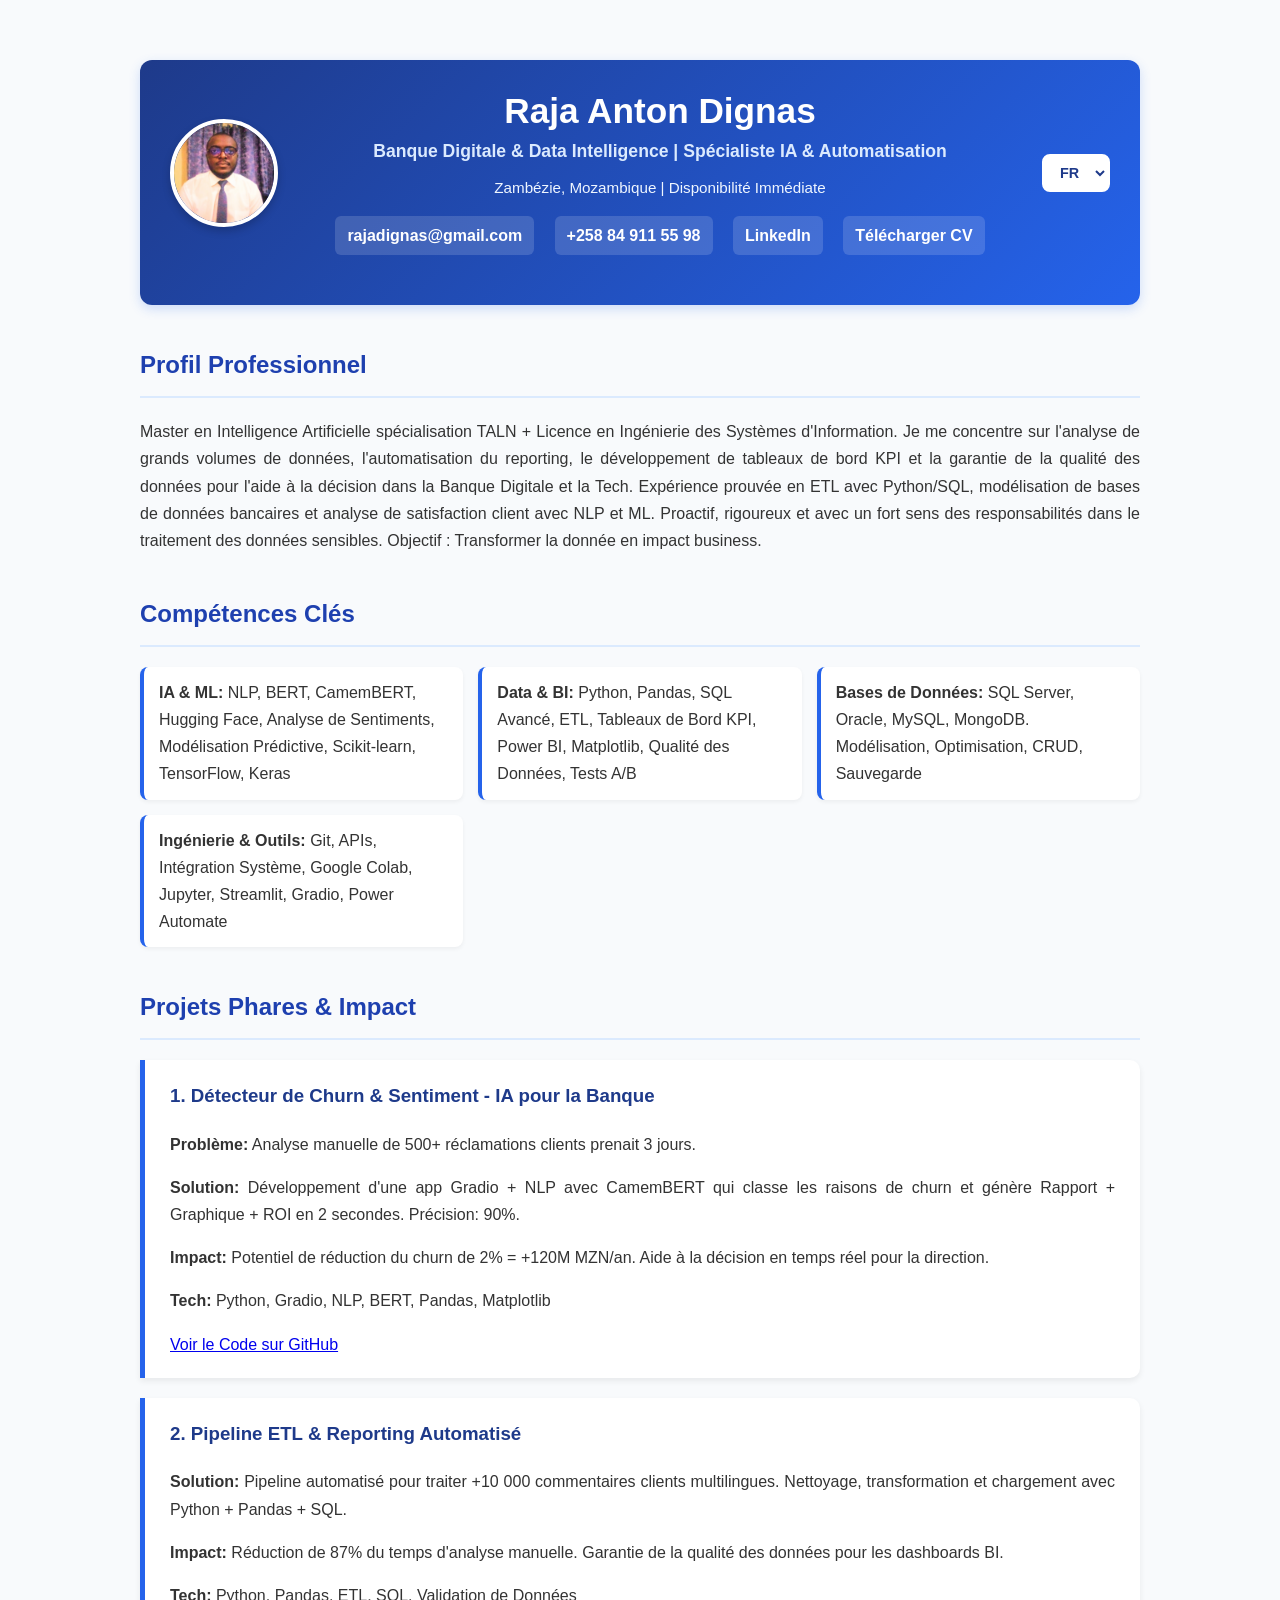
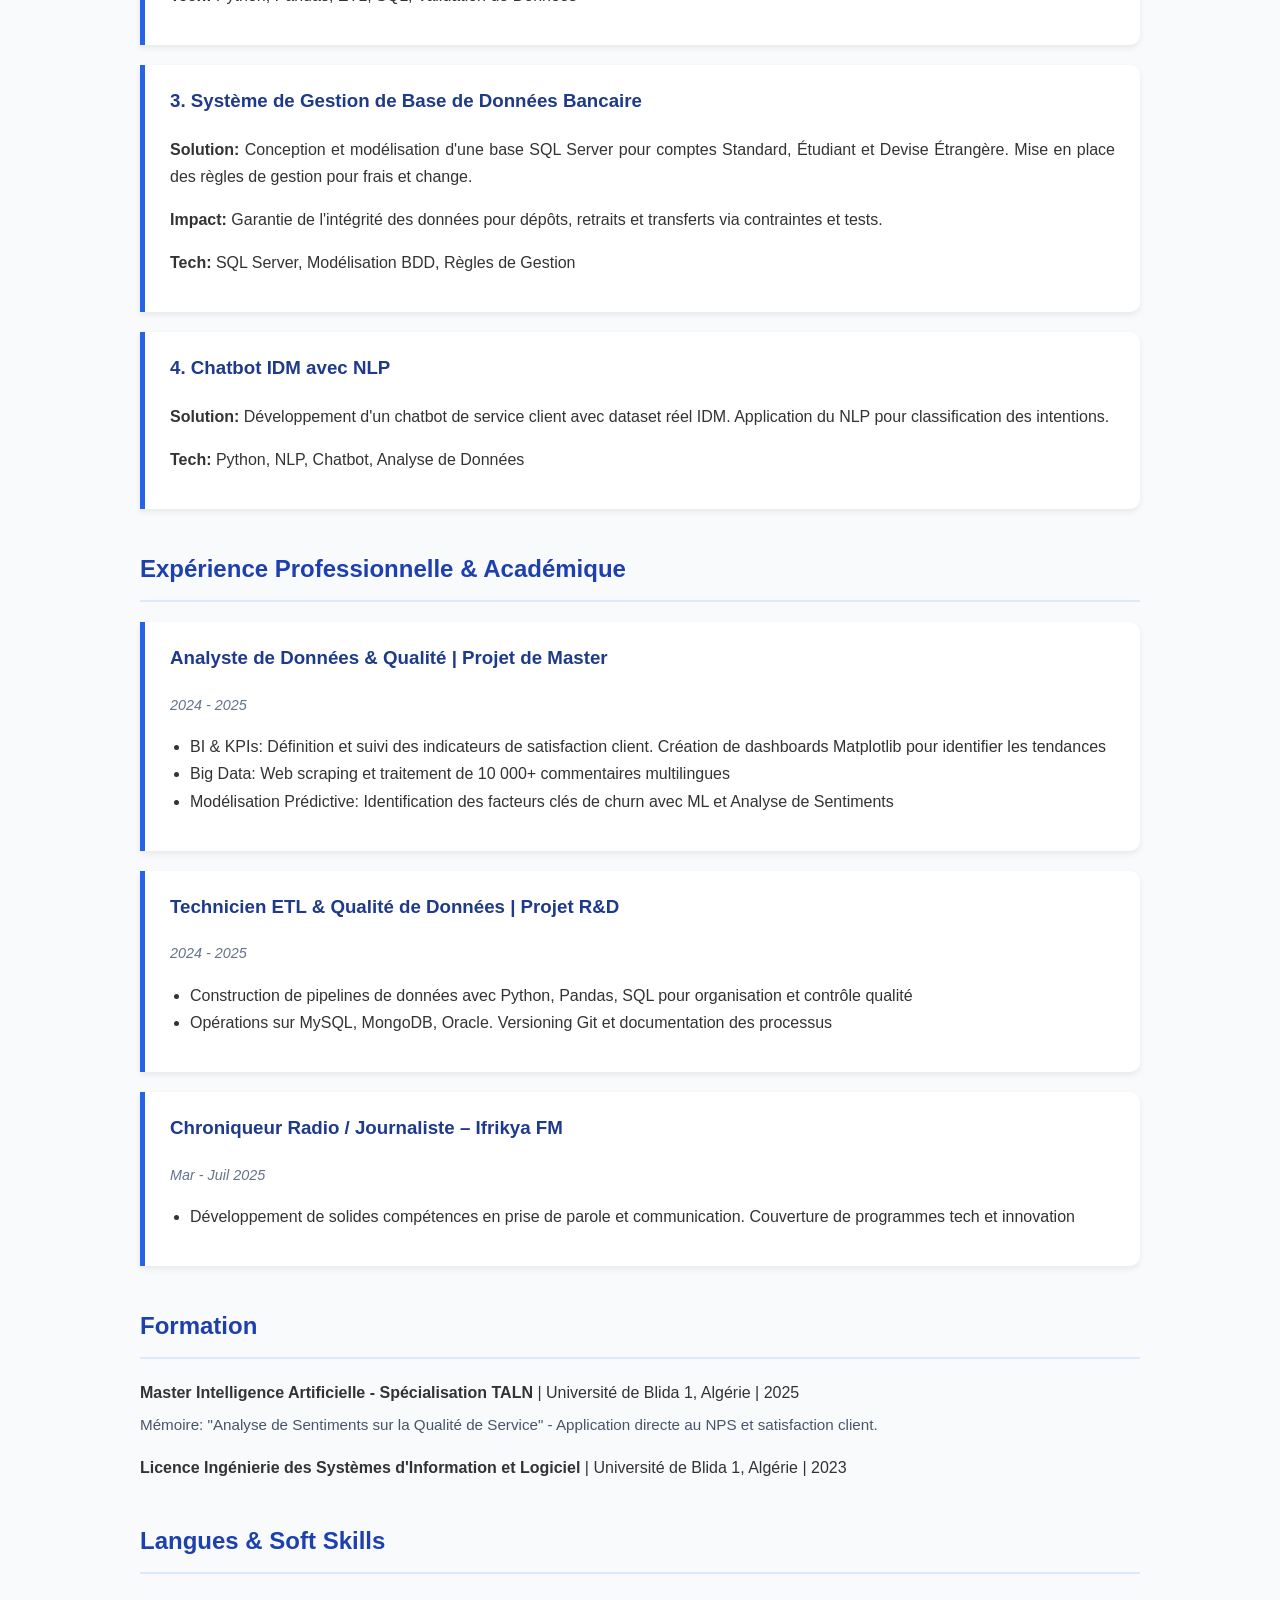
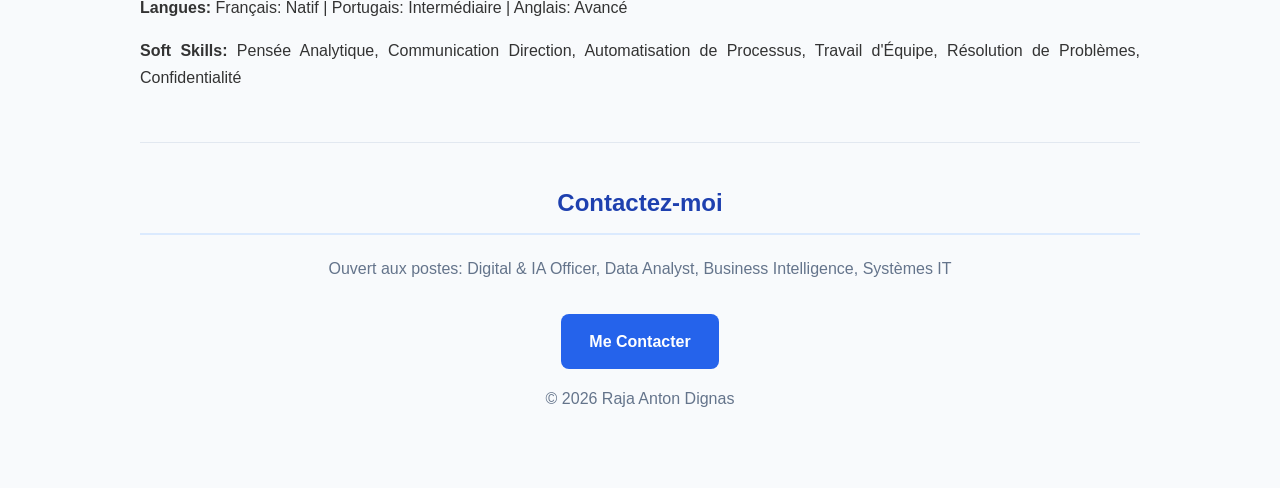
==== index_fr.html @ 69cb23ad "Update index_fr.html" ====
<!DOCTYPE html>
<html lang="fr">
<head>
  <meta charset="UTF-8">
  <meta name="viewport" content="width=device-width, initial-scale=1.0">
  <title>Raja Anton Dignas | Banque Digitale et Data Intelligence | Spécialiste IA & Automatisation</title>
  <link rel="stylesheet" href="style.css">
</head>
<body>
  <header>
    <div class="header-top">
      <img src="photo.jpg" alt="Raja Anton Dignas" class="profile-pic">
      
      <div class="header-center">
        <h1>Raja Anton Dignas</h1>
        <p class="subtitle">Banque Digitale & Data Intelligence | Spécialiste IA & Automatisation</p>
        <p class="header-info">Zambézie, Mozambique | Disponibilité Immédiate</p>
        <div class="links">
          <a href="mailto:rajadignas@gmail.com">rajadignas@gmail.com</a>
          <a href="tel:+258849115598">+258 84 911 55 98</a>
          <a href="https://linkedin.com/in/raja-dignas-117759208" target="_blank">LinkedIn</a>
          <a href="CV_Raja_Dignas_FR.pdf" target="_blank">Télécharger CV</a>
        </div>
      </div>

      <div class="lang-dropdown">
        <select onchange="window.location.href=this.value">
          <option value="index.html">EN</option>
          <option value="index_pt.html">PT</option>
          <option value="index_fr.html" selected>FR</option>
        </select>
      </div>
    </div>
  </header>

  <section>
    <h2>Profil Professionnel</h2>
    <p>Master en Intelligence Artificielle spécialisation TALN + Licence en Ingénierie des Systèmes d'Information. 
    Je me concentre sur l'analyse de grands volumes de données, l'automatisation du reporting, le développement de tableaux de bord KPI et la garantie de la qualité des données pour l'aide à la décision dans la Banque Digitale et la Tech.  
    Expérience prouvée en ETL avec Python/SQL, modélisation de bases de données bancaires et analyse de satisfaction client avec NLP et ML. 
    Proactif, rigoureux et avec un fort sens des responsabilités dans le traitement des données sensibles. Objectif : Transformer la donnée en impact business.</p>
  </section>

  <section>
    <h2>Compétences Clés</h2>
    <div class="skills-grid">
      <div><b>IA & ML:</b> NLP, BERT, CamemBERT, Hugging Face, Analyse de Sentiments, Modélisation Prédictive, Scikit-learn, TensorFlow, Keras</div>
      <div><b>Data & BI:</b> Python, Pandas, SQL Avancé, ETL, Tableaux de Bord KPI, Power BI, Matplotlib, Qualité des Données, Tests A/B</div>
      <div><b>Bases de Données:</b> SQL Server, Oracle, MySQL, MongoDB. Modélisation, Optimisation, CRUD, Sauvegarde</div>
      <div><b>Ingénierie & Outils:</b> Git, APIs, Intégration Système, Google Colab, Jupyter, Streamlit, Gradio, Power Automate</div>
    </div>
  </section>

  <section>
    <h2>Projets Phares & Impact</h2>
    <div class="projet">
      <h3>1. Détecteur de Churn & Sentiment - IA pour la Banque</h3>
      <p><b>Problème:</b> Analyse manuelle de 500+ réclamations clients prenait 3 jours.</p>
      <p><b>Solution:</b> Développement d'une app Gradio + NLP avec CamemBERT qui classe les raisons de churn et génère Rapport + Graphique + ROI en 2 secondes. Précision: 90%.</p>
      <p><b>Impact:</b> Potentiel de réduction du churn de 2% = +120M MZN/an. Aide à la décision en temps réel pour la direction.</p>
      <p><b>Tech:</b> Python, Gradio, NLP, BERT, Pandas, Matplotlib</p>
      <a href="https://github.com/JeremieRaja/raja-dignas.github.io/blob/main/projects/churn-detector/app.py" target="_blank">Voir le Code sur GitHub</a>
    </div>
    <div class="projet">
      <h3>2. Pipeline ETL & Reporting Automatisé</h3>
      <p><b>Solution:</b> Pipeline automatisé pour traiter +10 000 commentaires clients multilingues. Nettoyage, transformation et chargement avec Python + Pandas + SQL.</p>
      <p><b>Impact:</b> Réduction de 87% du temps d'analyse manuelle. Garantie de la qualité des données pour les dashboards BI.</p>
      <p><b>Tech:</b> Python, Pandas, ETL, SQL, Validation de Données</p>
    </div>
    <div class="projet">
      <h3>3. Système de Gestion de Base de Données Bancaire</h3>
      <p><b>Solution:</b> Conception et modélisation d'une base SQL Server pour comptes Standard, Étudiant et Devise Étrangère. Mise en place des règles de gestion pour frais et change.</p>
      <p><b>Impact:</b> Garantie de l'intégrité des données pour dépôts, retraits et transferts via contraintes et tests.</p>
      <p><b>Tech:</b> SQL Server, Modélisation BDD, Règles de Gestion</p>
    </div>
    <div class="projet">
      <h3>4. Chatbot IDM avec NLP</h3>
      <p><b>Solution:</b> Développement d'un chatbot de service client avec dataset réel IDM. Application du NLP pour classification des intentions.</p>
      <p><b>Tech:</b> Python, NLP, Chatbot, Analyse de Données</p>
    </div>
  </section>

  <section>
    <h2>Expérience Professionnelle & Académique</h2>
    <div class="job">
      <h3>Analyste de Données & Qualité | Projet de Master</h3>
      <p class="date">2024 - 2025</p>
      <ul>
        <li>BI & KPIs: Définition et suivi des indicateurs de satisfaction client. Création de dashboards Matplotlib pour identifier les tendances</li>
        <li>Big Data: Web scraping et traitement de 10 000+ commentaires multilingues</li>
        <li>Modélisation Prédictive: Identification des facteurs clés de churn avec ML et Analyse de Sentiments</li>
      </ul>
    </div>
    <div class="job">
      <h3>Technicien ETL & Qualité de Données | Projet R&D</h3>
      <p class="date">2024 - 2025</p>
      <ul>
        <li>Construction de pipelines de données avec Python, Pandas, SQL pour organisation et contrôle qualité</li>
        <li>Opérations sur MySQL, MongoDB, Oracle. Versioning Git et documentation des processus</li>
      </ul>
    </div>
     <div class="job">
      <h3>Chroniqueur Radio / Journaliste – Ifrikya FM</h3>
      <p class="date">Mar - Juil 2025</p>
      <ul>
        <li>Développement de solides compétences en prise de parole et communication. Couverture de programmes tech et innovation</li>
      </ul>
    </div>
  </section>

  <section>
    <h2>Formation</h2>
    <p><b>Master Intelligence Artificielle - Spécialisation TALN</b> | Université de Blida 1, Algérie | 2025</p>
    <p class="thesis">Mémoire: "Analyse de Sentiments sur la Qualité de Service" - Application directe au NPS et satisfaction client.</p>
    <p><b>Licence Ingénierie des Systèmes d'Information et Logiciel</b> | Université de Blida 1, Algérie | 2023</p>
  </section>

  <section>
    <h2>Langues & Soft Skills</h2>
    <p><b>Langues:</b> Français: Natif | Portugais: Intermédiaire | Anglais: Avancé</p>
    <p><b>Soft Skills:</b> Pensée Analytique, Communication Direction, Automatisation de Processus, Travail d'Équipe, Résolution de Problèmes, Confidentialité</p>
  </section>

  <footer>
    <h2>Contactez-moi</h2>
    <p>Ouvert aux postes: Digital & IA Officer, Data Analyst, Business Intelligence, Systèmes IT</p>
    <a href="mailto:rajadignas@gmail.com" class="btn">Me Contacter</a>
    <p>© 2026 Raja Anton Dignas</p>
  </footer>
</body>
                                                                                                                      </html>
---- style.css ----
/* GENERAL */
body {
  font-family: 'Segoe UI', Tahoma, Geneva, Verdana, sans-serif;
  max-width: 1000px;
  margin: 40px auto;
  padding: 20px;
  line-height: 1.7;
  color: #333;
  background-color: #f8fafc;
}

/* HEADER PRO AVEC FOND BANQUE */
header {
  background: linear-gradient(135deg, #1e3a8a 0%, #2563eb 100%);
  color: white;
  padding: 30px;
  border-radius: 12px;
  margin-bottom: 40px;
  box-shadow: 0 4px 12px rgba(37, 99, 235, 0.2);
}
.header-top {
  display: flex;
  align-items: center; /* Aligne verticalement */
  justify-content: space-between; /* Photo gauche, Nom centre, Menu droite */
  gap: 20px;
  margin-bottom: 20px;
  flex-wrap: nowrap;
}
.header-center {
  flex: 1; /* Prend tout l'espace du milieu */
  text-align: center;
  padding: 0 10px;
}
.profile-pic {
  width: 100px;
  height: 100px;
  border-radius: 50%;
  border: 4px solid white;
  object-fit: cover;
  box-shadow: 0 4px 8px rgba(0,0,0,0.2);
  flex-shrink: 0;
}
h1 {
  color: white;
  font-size: 2.2em;
  margin: 0 0 5px 0;
  line-height: 1.2;
}
.subtitle {
  font-size: 1.1em;
  color: #dbeafe;
  font-weight: 600;
  margin: 5px 0;
}
.header-info {
  font-size: 0.95em;
  color: #eff6ff;
  margin-top: 8px;
}

/* MENU DEROULANT LANGUE A DROITE */
.lang-dropdown {
  flex-shrink: 0; /* Empêche de rétrécir */
}
.lang-dropdown select {
  background: white;
  color: #1e3a8a;
  border: 2px solid white;
  padding: 8px 12px;
  border-radius: 8px;
  font-weight: bold;
  cursor: pointer;
  font-size: 0.9em;
}
.lang-dropdown select:hover { background: #dbeafe; }

.links {
  text-align: center;
}
.links a {
  color: white;
  text-decoration: none;
  font-weight: 600;
  margin: 0 8px;
  padding: 6px 12px;
  border-radius: 6px;
  background: rgba(255,255,255,0.15);
  transition: background 0.2s;
  display: inline-block;
}
.links a:hover { background: rgba(255,255,255,0.25); text-decoration: none; }

/* SECTIONS */
section { margin-bottom: 40px; }
h2 {
  color: #1e40af;
  border-bottom: 2px solid #dbeafe;
  padding-bottom: 10px;
  margin-bottom: 20px;
  font-size: 1.5em;
}

/* JUSTIFICATION TEXTE */
section p, .job li, .thesis {
  text-align: justify;
  text-justify: inter-word;
}

/* GRILLE COMPETENCES */
.skills-grid {
  display: grid;
  grid-template-columns: repeat(auto-fit, minmax(300px, 1fr));
  gap: 15px;
}
.skills-grid div {
  background: #fff;
  padding: 12px 15px;
  border-radius: 8px;
  border-left: 4px solid #2563eb;
  box-shadow: 0 2px 4px rgba(0,0,0,0.05);
}

/* PROJETS ET EXPERIENCE */
.projet, .job {
  background: #fff;
  border-left: 5px solid #2563eb;
  padding: 20px 25px;
  margin: 20px 0;
  border-radius: 0 10px 10px 0;
  box-shadow: 0 3px 6px rgba(0,0,0,0.07);
}
.projet h3, .job h3 { margin-top: 0; color: #1e3a8a; }
.date {
  color: #64748b;
  font-style: italic;
  font-size: 0.9em;
}
.thesis {
  font-size: 0.95em;
  color: #475569;
  margin-top: -10px;
  margin-bottom: 15px;
}
ul { padding-left: 20px; }

/* BOUTON ET FOOTER */
.btn {
  display: inline-block;
  background: #2563eb;
  color: white !important;
  padding: 14px 28px;
  border-radius: 8px;
  text-decoration: none;
  font-weight: bold;
  margin-top: 15px;
  transition: background 0.3s;
}
.btn:hover { background: #1d4ed8; text-decoration: none; }

footer {
  text-align: center;
  margin-top: 50px;
  padding-top: 20px;
  border-top: 1px solid #e2e8f0;
  color: #64748b;
}

/* RESPONSIVE MOBILE */
@media (max-width: 700px) {
  .header-top { 
    flex-direction: column; 
    text-align: center; 
    gap: 15px;
  }
  .lang-dropdown { 
    order: -1; /* Menu passe tout en haut */
    align-self: flex-end; /* Collé à droite */
  }
  .profile-pic { width: 90px; height: 90px; }
  h1 { font-size: 1.8em; }
  .skills-grid { grid-template-columns: 1fr; }
}
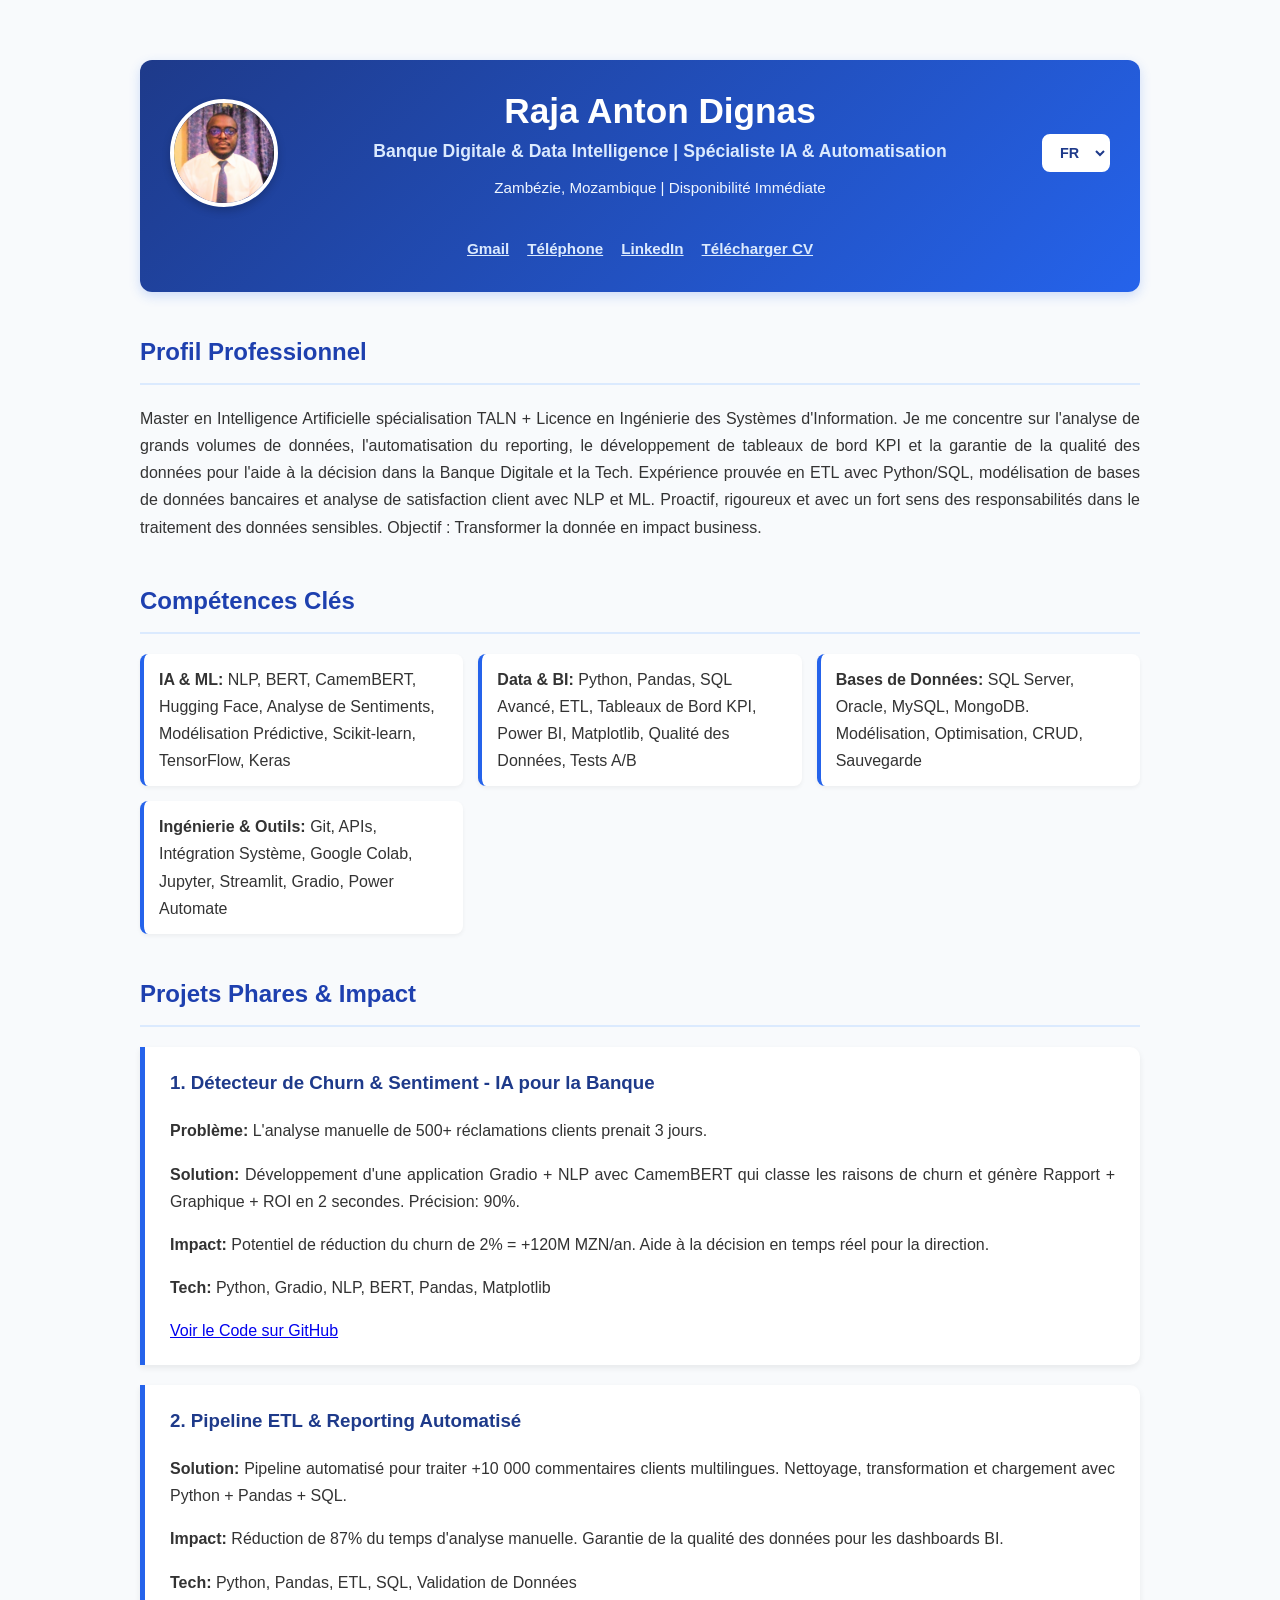
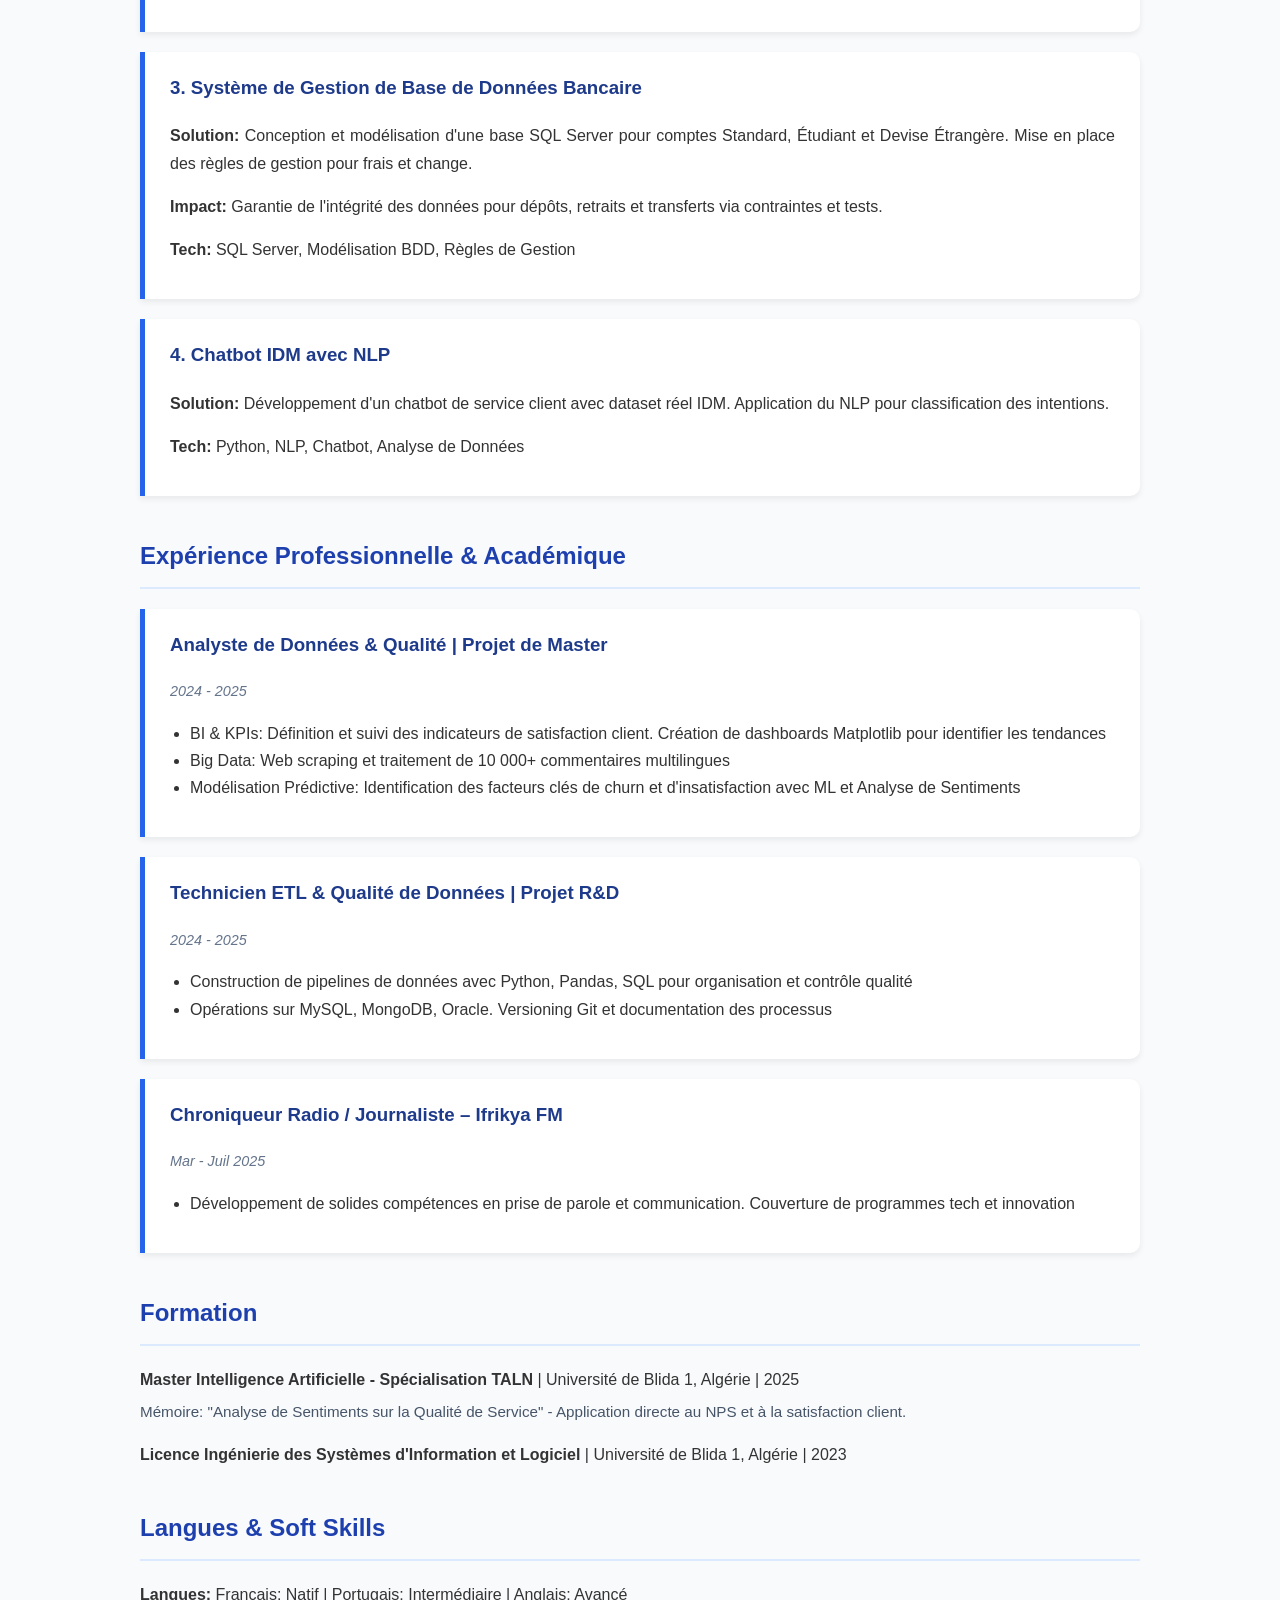
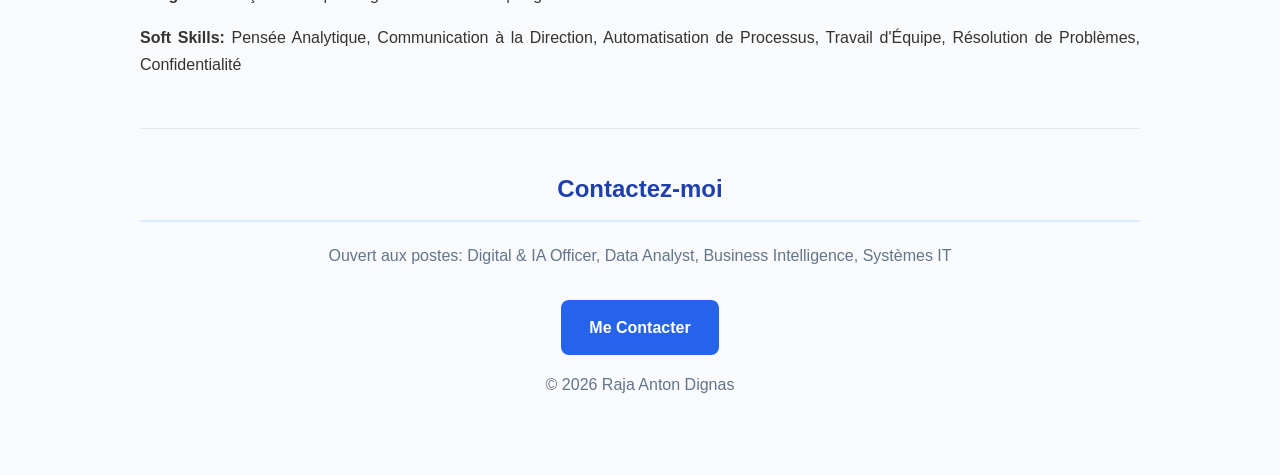
==== commit 1223dcde: "Update index_fr.html" ====
--- a/index_fr.html
+++ b/index_fr.html
@@ -3,7 +3,7 @@
 <head>
   <meta charset="UTF-8">
   <meta name="viewport" content="width=device-width, initial-scale=1.0">
-  <title>Raja Anton Dignas | Banque Digitale et Data Intelligence | Spécialiste IA & Automatisation</title>
+  <title>Raja Anton Dignas | Banque Digitale, Data & Spécialiste IA</title>
   <link rel="stylesheet" href="style.css">
 </head>
 <body>
@@ -15,12 +15,6 @@
         <h1>Raja Anton Dignas</h1>
         <p class="subtitle">Banque Digitale & Data Intelligence | Spécialiste IA & Automatisation</p>
         <p class="header-info">Zambézie, Mozambique | Disponibilité Immédiate</p>
-        <div class="links">
-          <a href="mailto:rajadignas@gmail.com">rajadignas@gmail.com</a>
-          <a href="tel:+258849115598">+258 84 911 55 98</a>
-          <a href="https://linkedin.com/in/raja-dignas-117759208" target="_blank">LinkedIn</a>
-          <a href="CV_Raja_Dignas_FR.pdf" target="_blank">Télécharger CV</a>
-        </div>
       </div>
 
       <div class="lang-dropdown">
@@ -30,6 +24,13 @@
           <option value="index_fr.html" selected>FR</option>
         </select>
       </div>
+    </div>
+
+    <div class="links">
+      <a href="mailto:rajadignas@gmail.com" target="_blank">Gmail</a>
+      <a href="tel:+258849115598">Téléphone</a>
+      <a href="https://linkedin.com/in/raja-dignas-117759208" target="_blank">LinkedIn</a>
+      <a href="CV_Raja_Dignas_FR.pdf" target="_blank">Télécharger CV</a>
     </div>
   </header>
 
@@ -53,26 +54,30 @@
 
   <section>
     <h2>Projets Phares & Impact</h2>
+    
     <div class="projet">
       <h3>1. Détecteur de Churn & Sentiment - IA pour la Banque</h3>
-      <p><b>Problème:</b> Analyse manuelle de 500+ réclamations clients prenait 3 jours.</p>
-      <p><b>Solution:</b> Développement d'une app Gradio + NLP avec CamemBERT qui classe les raisons de churn et génère Rapport + Graphique + ROI en 2 secondes. Précision: 90%.</p>
+      <p><b>Problème:</b> L'analyse manuelle de 500+ réclamations clients prenait 3 jours.</p>
+      <p><b>Solution:</b> Développement d'une application Gradio + NLP avec CamemBERT qui classe les raisons de churn et génère Rapport + Graphique + ROI en 2 secondes. Précision: 90%.</p>
       <p><b>Impact:</b> Potentiel de réduction du churn de 2% = +120M MZN/an. Aide à la décision en temps réel pour la direction.</p>
       <p><b>Tech:</b> Python, Gradio, NLP, BERT, Pandas, Matplotlib</p>
       <a href="https://github.com/JeremieRaja/raja-dignas.github.io/blob/main/projects/churn-detector/app.py" target="_blank">Voir le Code sur GitHub</a>
     </div>
+
     <div class="projet">
       <h3>2. Pipeline ETL & Reporting Automatisé</h3>
       <p><b>Solution:</b> Pipeline automatisé pour traiter +10 000 commentaires clients multilingues. Nettoyage, transformation et chargement avec Python + Pandas + SQL.</p>
       <p><b>Impact:</b> Réduction de 87% du temps d'analyse manuelle. Garantie de la qualité des données pour les dashboards BI.</p>
       <p><b>Tech:</b> Python, Pandas, ETL, SQL, Validation de Données</p>
     </div>
+    
     <div class="projet">
       <h3>3. Système de Gestion de Base de Données Bancaire</h3>
       <p><b>Solution:</b> Conception et modélisation d'une base SQL Server pour comptes Standard, Étudiant et Devise Étrangère. Mise en place des règles de gestion pour frais et change.</p>
       <p><b>Impact:</b> Garantie de l'intégrité des données pour dépôts, retraits et transferts via contraintes et tests.</p>
       <p><b>Tech:</b> SQL Server, Modélisation BDD, Règles de Gestion</p>
     </div>
+
     <div class="projet">
       <h3>4. Chatbot IDM avec NLP</h3>
       <p><b>Solution:</b> Développement d'un chatbot de service client avec dataset réel IDM. Application du NLP pour classification des intentions.</p>
@@ -88,7 +93,7 @@
       <ul>
         <li>BI & KPIs: Définition et suivi des indicateurs de satisfaction client. Création de dashboards Matplotlib pour identifier les tendances</li>
         <li>Big Data: Web scraping et traitement de 10 000+ commentaires multilingues</li>
-        <li>Modélisation Prédictive: Identification des facteurs clés de churn avec ML et Analyse de Sentiments</li>
+        <li>Modélisation Prédictive: Identification des facteurs clés de churn et d'insatisfaction avec ML et Analyse de Sentiments</li>
       </ul>
     </div>
     <div class="job">
@@ -111,14 +116,14 @@
   <section>
     <h2>Formation</h2>
     <p><b>Master Intelligence Artificielle - Spécialisation TALN</b> | Université de Blida 1, Algérie | 2025</p>
-    <p class="thesis">Mémoire: "Analyse de Sentiments sur la Qualité de Service" - Application directe au NPS et satisfaction client.</p>
+    <p class="thesis">Mémoire: "Analyse de Sentiments sur la Qualité de Service" - Application directe au NPS et à la satisfaction client.</p>
     <p><b>Licence Ingénierie des Systèmes d'Information et Logiciel</b> | Université de Blida 1, Algérie | 2023</p>
   </section>
 
   <section>
     <h2>Langues & Soft Skills</h2>
     <p><b>Langues:</b> Français: Natif | Portugais: Intermédiaire | Anglais: Avancé</p>
-    <p><b>Soft Skills:</b> Pensée Analytique, Communication Direction, Automatisation de Processus, Travail d'Équipe, Résolution de Problèmes, Confidentialité</p>
+    <p><b>Soft Skills:</b> Pensée Analytique, Communication à la Direction, Automatisation de Processus, Travail d'Équipe, Résolution de Problèmes, Confidentialité</p>
   </section>
 
   <footer>
@@ -128,4 +133,4 @@
     <p>© 2026 Raja Anton Dignas</p>
   </footer>
 </body>
-                                                                                                                      </html>
+        </html>
--- a/style.css
+++ b/style.css
@@ -20,14 +20,14 @@
 }
 .header-top {
   display: flex;
-  align-items: center; /* Aligne verticalement */
-  justify-content: space-between; /* Photo gauche, Nom centre, Menu droite */
+  align-items: center;
+  justify-content: space-between;
   gap: 20px;
   margin-bottom: 20px;
   flex-wrap: nowrap;
 }
 .header-center {
-  flex: 1; /* Prend tout l'espace du milieu */
+  flex: 1;
   text-align: center;
   padding: 0 10px;
 }
@@ -60,7 +60,7 @@
 
 /* MENU DEROULANT LANGUE A DROITE */
 .lang-dropdown {
-  flex-shrink: 0; /* Empêche de rétrécir */
+  flex-shrink: 0;
 }
 .lang-dropdown select {
   background: white;
@@ -74,21 +74,30 @@
 }
 .lang-dropdown select:hover { background: #dbeafe; }
 
+/* LIENS SIMPLES SANS BOUTON */
 .links {
-  text-align: center;
+  margin-top: 15px;
+  display: flex;
+  justify-content: center;
+  flex-wrap: wrap;
+  gap: 18px;
 }
 .links a {
-  color: white;
-  text-decoration: none;
+  color: #dbeafe; /* Bleu clair pour contraster sur fond bleu */
+  text-decoration: underline;
   font-weight: 600;
-  margin: 0 8px;
-  padding: 6px 12px;
-  border-radius: 6px;
-  background: rgba(255,255,255,0.15);
-  transition: background 0.2s;
-  display: inline-block;
+  font-size: 0.95em;
+  background: transparent; /* Enlève le fond bouton */
+  padding: 0; /* Enlève le padding bouton */
+  border-radius: 0;
+  margin: 0;
+  display: inline;
 }
-.links a:hover { background: rgba(255,255,255,0.25); text-decoration: none; }
+.links a:hover { 
+  color: white; 
+  background: transparent;
+  text-decoration: underline;
+}
 
 /* SECTIONS */
 section { margin-bottom: 40px; }
@@ -173,10 +182,10 @@
     gap: 15px;
   }
   .lang-dropdown { 
-    order: -1; /* Menu passe tout en haut */
-    align-self: flex-end; /* Collé à droite */
+    order: -1;
+    align-self: flex-end;
   }
   .profile-pic { width: 90px; height: 90px; }
   h1 { font-size: 1.8em; }
   .skills-grid { grid-template-columns: 1fr; }
-}
+  }
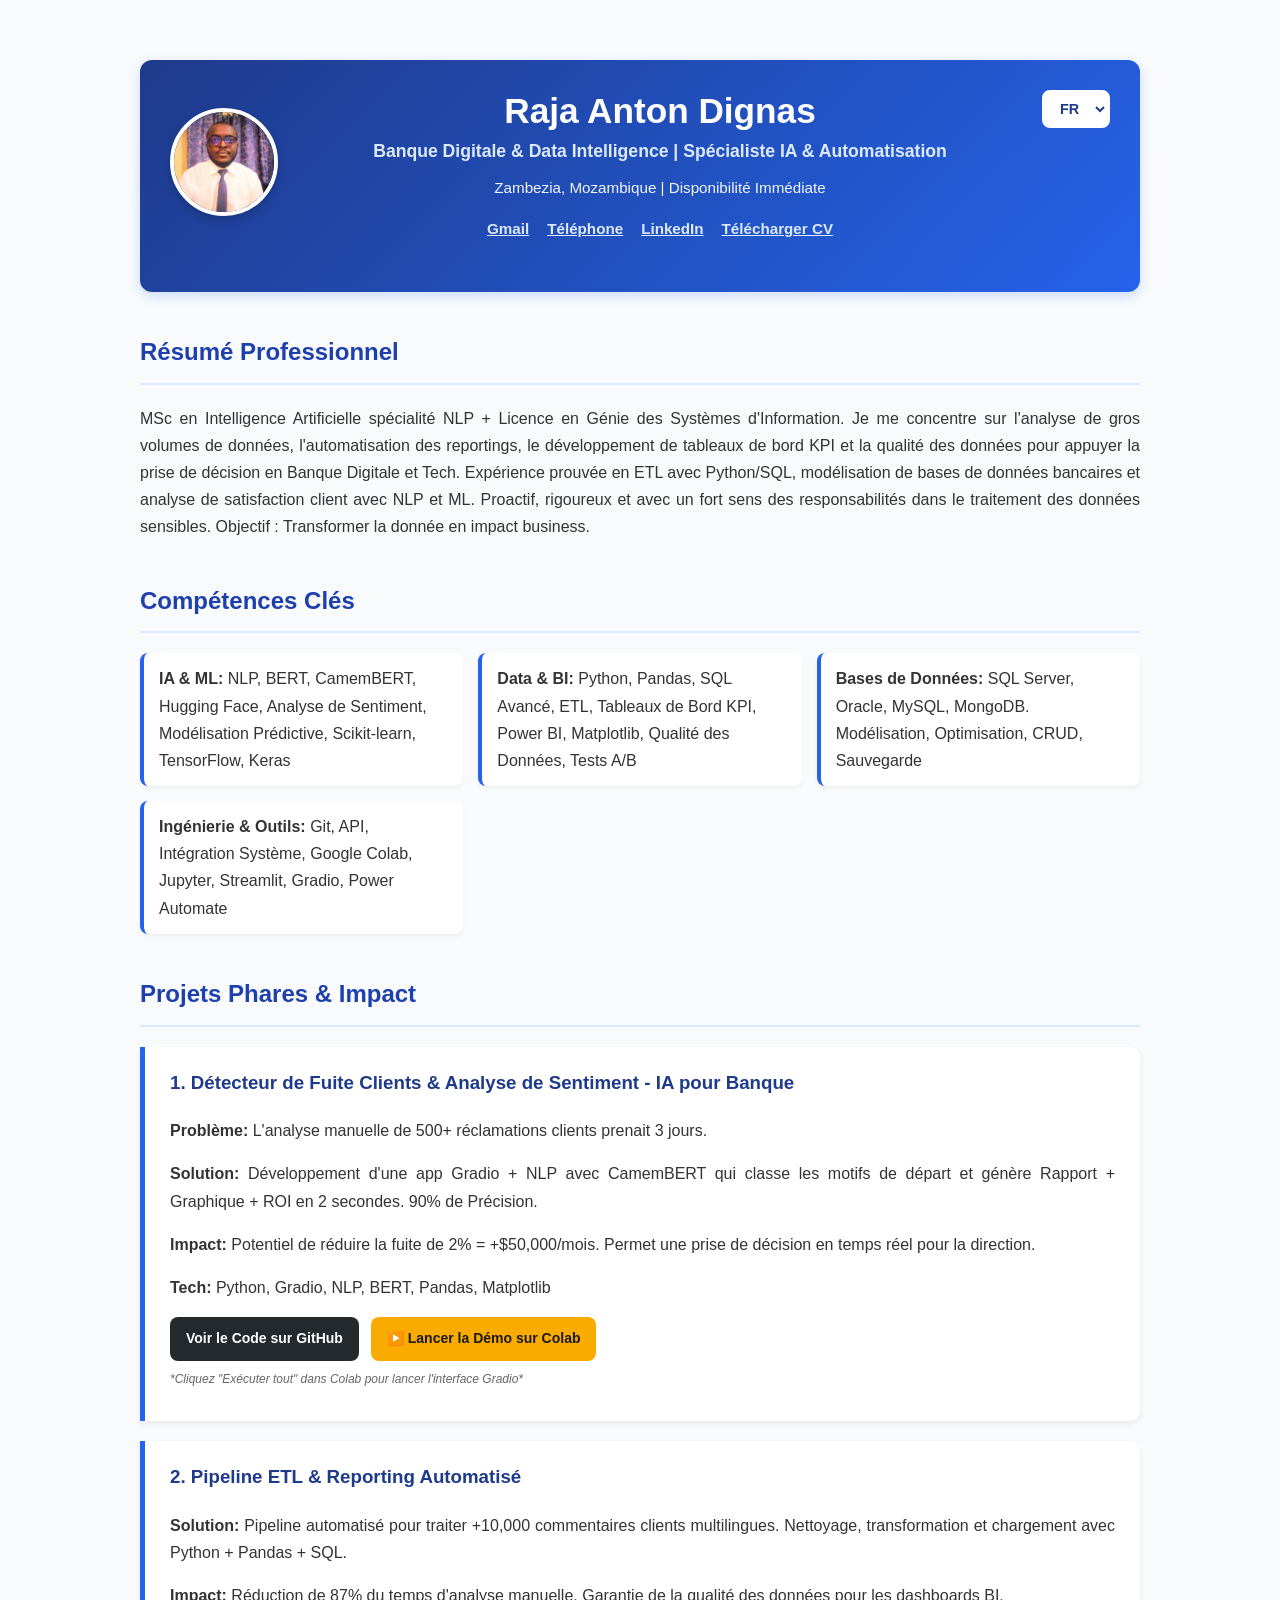
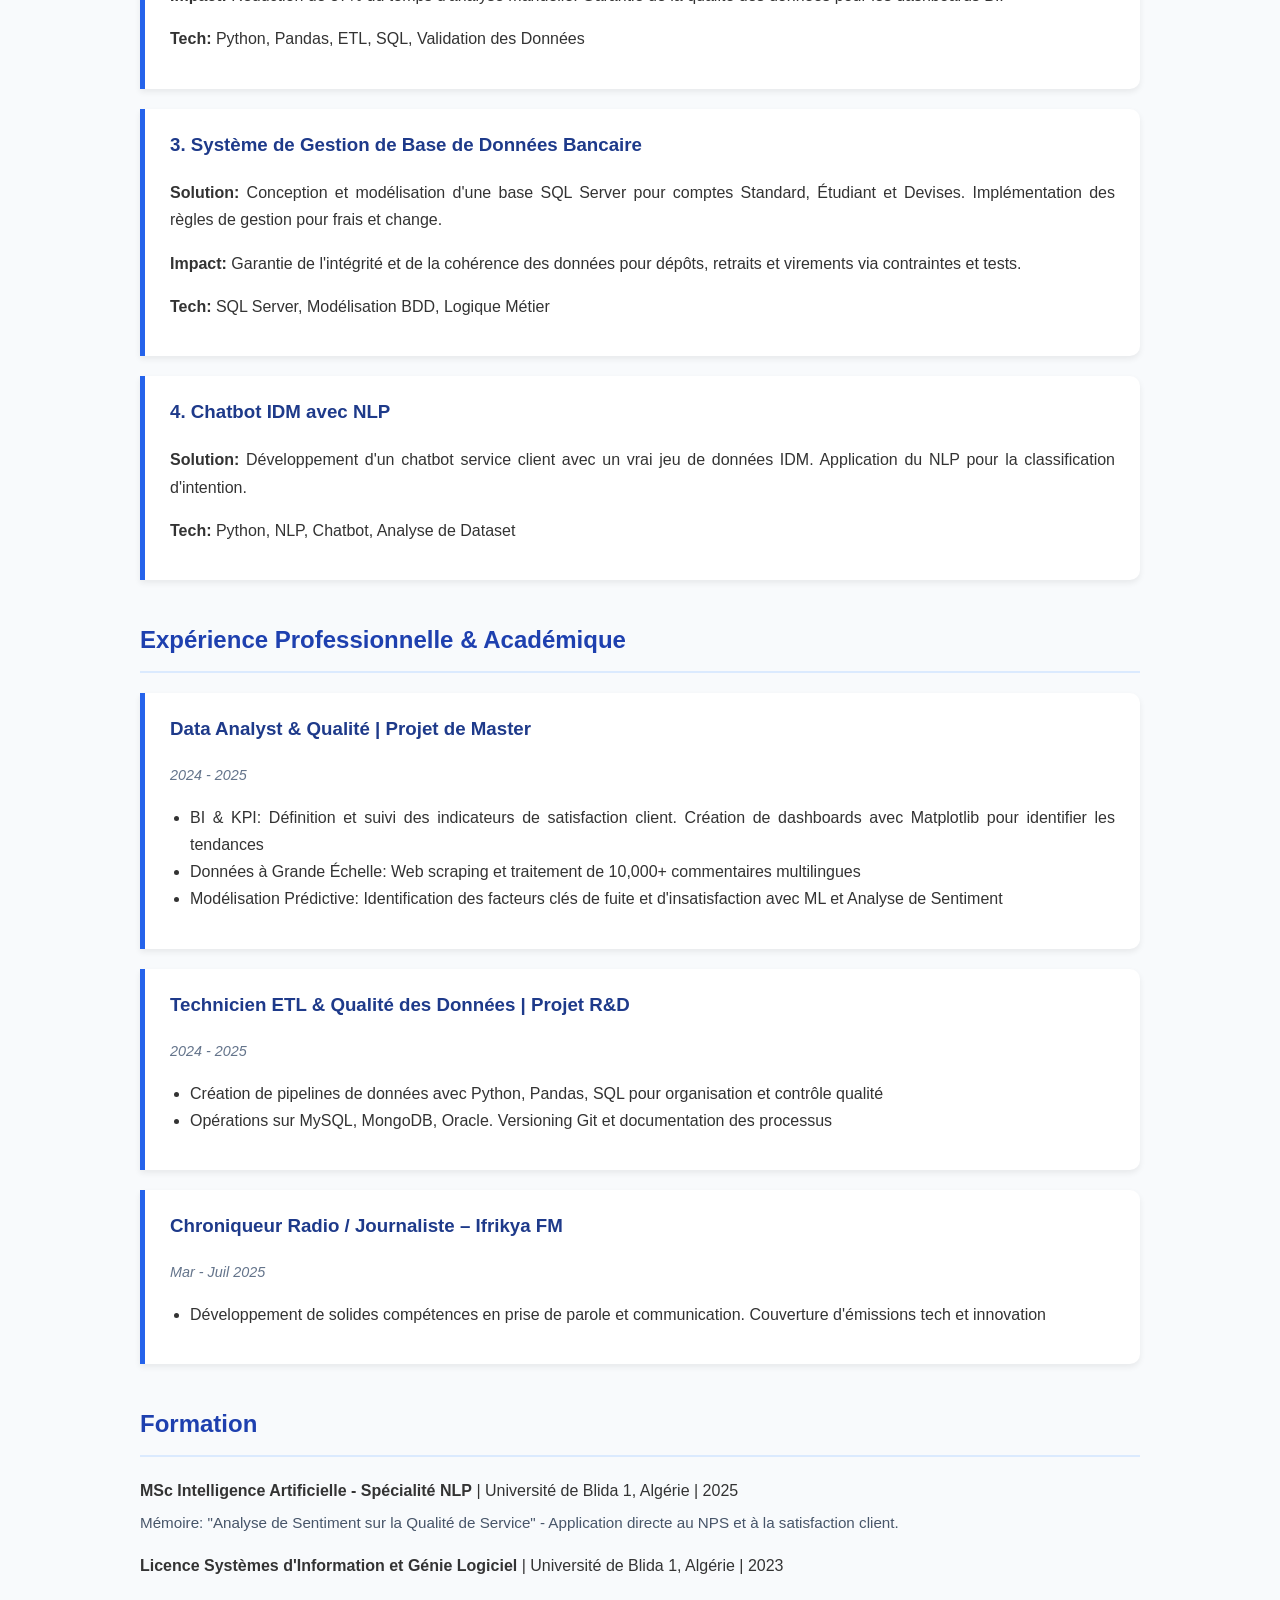
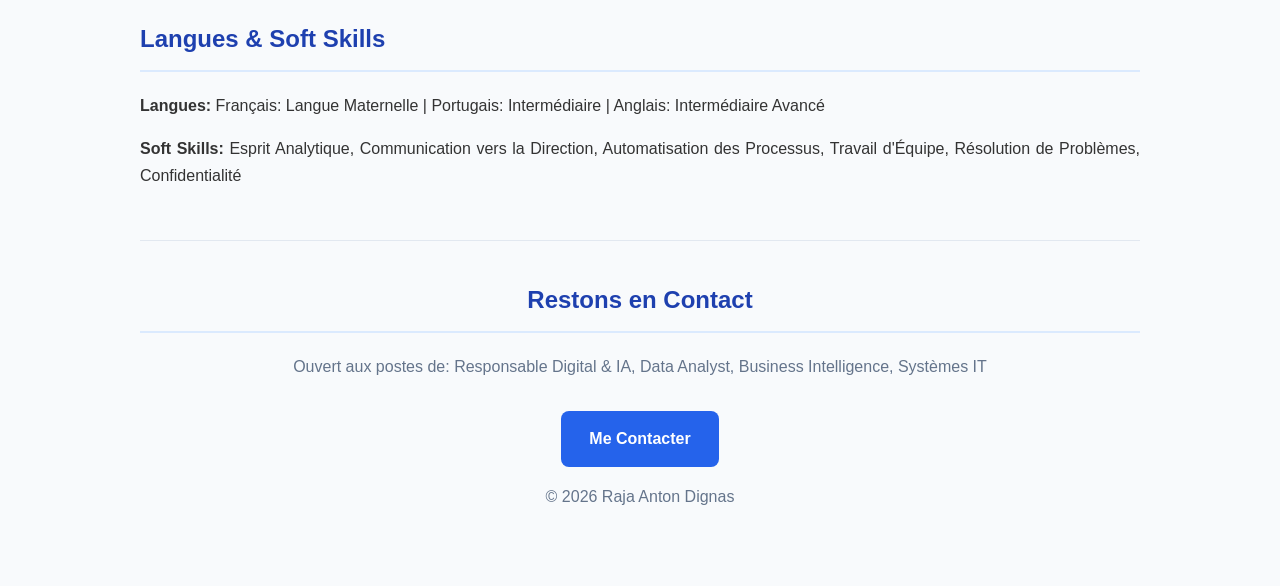
==== commit f892b364: "Update index_fr.html" ====
--- a/index_fr.html
+++ b/index_fr.html
@@ -3,20 +3,34 @@
 <head>
   <meta charset="UTF-8">
   <meta name="viewport" content="width=device-width, initial-scale=1.0">
-  <title>Raja Anton Dignas | Banque Digitale, Data & Spécialiste IA</title>
+  <title>Raja Anton Dignas | Spécialiste Digital, Data & IA</title>
   <link rel="stylesheet" href="style.css">
 </head>
 <body>
   <header>
-    <div class="header-top">
+  <div class="header-top">
+    <!-- 1. Photo à Gauche -->
+    <div class="header-left">
       <img src="photo.jpg" alt="Raja Anton Dignas" class="profile-pic">
-      
-      <div class="header-center">
-        <h1>Raja Anton Dignas</h1>
-        <p class="subtitle">Banque Digitale & Data Intelligence | Spécialiste IA & Automatisation</p>
-        <p class="header-info">Zambézie, Mozambique | Disponibilité Immédiate</p>
+    </div>
+
+    <!-- 2. Nom + Infos au Centre -->
+    <div class="header-center">
+      <h1>Raja Anton Dignas</h1>
+      <p class="subtitle">Banque Digitale & Data Intelligence | Spécialiste IA & Automatisation</p>
+      <p class="header-info">Zambezia, Mozambique | Disponibilité Immédiate</p>
+
+      <!-- Les liens en dessous du nom -->
+      <div class="links">
+        <a href="mailto:rajadignas@gmail.com" target="_blank">Gmail</a>
+        <a href="tel:+258849115598">Téléphone</a>
+        <a href="https://linkedin.com/in/raja-dignas-117759208" target="_blank">LinkedIn</a>
+        <a href="CV_Raja_Dignas_FR.pdf" target="_blank">Télécharger CV</a>
       </div>
+    </div>
 
+    <!-- 3. Langue à Droite -->
+    <div class="header-right">
       <div class="lang-dropdown">
         <select onchange="window.location.href=this.value">
           <option value="index.html">EN</option>
@@ -25,112 +39,116 @@
         </select>
       </div>
     </div>
+  </div>
+  </header>
+  <main>
+    <section>
+      <h2>Résumé Professionnel</h2>
+      <p>MSc en Intelligence Artificielle spécialité NLP + Licence en Génie des Systèmes d'Information. 
+      Je me concentre sur l'analyse de gros volumes de données, l'automatisation des reportings, le développement de tableaux de bord KPI et la qualité des données pour appuyer la prise de décision en Banque Digitale et Tech.  
+      Expérience prouvée en ETL avec Python/SQL, modélisation de bases de données bancaires et analyse de satisfaction client avec NLP et ML. 
+      Proactif, rigoureux et avec un fort sens des responsabilités dans le traitement des données sensibles. Objectif : Transformer la donnée en impact business.</p>
+    </section>
 
-    <div class="links">
-      <a href="mailto:rajadignas@gmail.com" target="_blank">Gmail</a>
-      <a href="tel:+258849115598">Téléphone</a>
-      <a href="https://linkedin.com/in/raja-dignas-117759208" target="_blank">LinkedIn</a>
-      <a href="CV_Raja_Dignas_FR.pdf" target="_blank">Télécharger CV</a>
-    </div>
-  </header>
+    <section>
+      <h2>Compétences Clés</h2>
+      <div class="skills-grid">
+        <div><b>IA & ML:</b> NLP, BERT, CamemBERT, Hugging Face, Analyse de Sentiment, Modélisation Prédictive, Scikit-learn, TensorFlow, Keras</div>
+        <div><b>Data & BI:</b> Python, Pandas, SQL Avancé, ETL, Tableaux de Bord KPI, Power BI, Matplotlib, Qualité des Données, Tests A/B</div>
+        <div><b>Bases de Données:</b> SQL Server, Oracle, MySQL, MongoDB. Modélisation, Optimisation, CRUD, Sauvegarde</div>
+        <div><b>Ingénierie & Outils:</b> Git, API, Intégration Système, Google Colab, Jupyter, Streamlit, Gradio, Power Automate</div>
+      </div>
+    </section>
 
-  <section>
-    <h2>Profil Professionnel</h2>
-    <p>Master en Intelligence Artificielle spécialisation TALN + Licence en Ingénierie des Systèmes d'Information. 
-    Je me concentre sur l'analyse de grands volumes de données, l'automatisation du reporting, le développement de tableaux de bord KPI et la garantie de la qualité des données pour l'aide à la décision dans la Banque Digitale et la Tech.  
-    Expérience prouvée en ETL avec Python/SQL, modélisation de bases de données bancaires et analyse de satisfaction client avec NLP et ML. 
-    Proactif, rigoureux et avec un fort sens des responsabilités dans le traitement des données sensibles. Objectif : Transformer la donnée en impact business.</p>
-  </section>
+    <section>
+      <h2>Projets Phares & Impact</h2>
 
-  <section>
-    <h2>Compétences Clés</h2>
-    <div class="skills-grid">
-      <div><b>IA & ML:</b> NLP, BERT, CamemBERT, Hugging Face, Analyse de Sentiments, Modélisation Prédictive, Scikit-learn, TensorFlow, Keras</div>
-      <div><b>Data & BI:</b> Python, Pandas, SQL Avancé, ETL, Tableaux de Bord KPI, Power BI, Matplotlib, Qualité des Données, Tests A/B</div>
-      <div><b>Bases de Données:</b> SQL Server, Oracle, MySQL, MongoDB. Modélisation, Optimisation, CRUD, Sauvegarde</div>
-      <div><b>Ingénierie & Outils:</b> Git, APIs, Intégration Système, Google Colab, Jupyter, Streamlit, Gradio, Power Automate</div>
-    </div>
-  </section>
+      <div class="projet">
+  <h3>1. Détecteur de Fuite Clients & Analyse de Sentiment - IA pour Banque</h3>
+  <p><b>Problème:</b> L'analyse manuelle de 500+ réclamations clients prenait 3 jours.</p>
+  <p><b>Solution:</b> Développement d'une app Gradio + NLP avec CamemBERT qui classe les motifs de départ et génère Rapport + Graphique + ROI en 2 secondes. 90% de Précision.</p>
+  <p><b>Impact:</b> Potentiel de réduire la fuite de 2% = +$50,000/mois. Permet une prise de décision en temps réel pour la direction.</p>
+  <p><b>Tech:</b> Python, Gradio, NLP, BERT, Pandas, Matplotlib</p>
+  
+  <div class="project-buttons">
+    <a href="https://github.com/JeremieRaja/my_portefolio.github.io/blob/main/projects/churn-detector/churn_detector_abc.ipynb" target="_blank" class="btn-code">
+      Voir le Code sur GitHub
+    </a>
+    <a href="https://colab.research.google.com/github/JeremieRaja/my_portefolio.github.io/blob/main/projects/churn-detector/churn_detector_abc.ipynb" target="_blank" class="btn-demo">
+      ▶️ Lancer la Démo sur Colab
+    </a>
+  </div>
+  <p class="demo-note">*Cliquez "Exécuter tout" dans Colab pour lancer l'interface Gradio*</p>
+      </div>
 
-  <section>
-    <h2>Projets Phares & Impact</h2>
-    
-    <div class="projet">
-      <h3>1. Détecteur de Churn & Sentiment - IA pour la Banque</h3>
-      <p><b>Problème:</b> L'analyse manuelle de 500+ réclamations clients prenait 3 jours.</p>
-      <p><b>Solution:</b> Développement d'une application Gradio + NLP avec CamemBERT qui classe les raisons de churn et génère Rapport + Graphique + ROI en 2 secondes. Précision: 90%.</p>
-      <p><b>Impact:</b> Potentiel de réduction du churn de 2% = +120M MZN/an. Aide à la décision en temps réel pour la direction.</p>
-      <p><b>Tech:</b> Python, Gradio, NLP, BERT, Pandas, Matplotlib</p>
-      <a href="https://github.com/JeremieRaja/raja-dignas.github.io/blob/main/projects/churn-detector/app.py" target="_blank">Voir le Code sur GitHub</a>
-    </div>
+      <div class="projet">
+        <h3>2. Pipeline ETL & Reporting Automatisé</h3>
+        <p><b>Solution:</b> Pipeline automatisé pour traiter +10,000 commentaires clients multilingues. Nettoyage, transformation et chargement avec Python + Pandas + SQL.</p>
+        <p><b>Impact:</b> Réduction de 87% du temps d'analyse manuelle. Garantie de la qualité des données pour les dashboards BI.</p>
+        <p><b>Tech:</b> Python, Pandas, ETL, SQL, Validation des Données</p>
+      </div>
+      
+      <div class="projet">
+        <h3>3. Système de Gestion de Base de Données Bancaire</h3>
+        <p><b>Solution:</b> Conception et modélisation d'une base SQL Server pour comptes Standard, Étudiant et Devises. Implémentation des règles de gestion pour frais et change.</p>
+        <p><b>Impact:</b> Garantie de l'intégrité et de la cohérence des données pour dépôts, retraits et virements via contraintes et tests.</p>
+        <p><b>Tech:</b> SQL Server, Modélisation BDD, Logique Métier</p>
+      </div>
 
-    <div class="projet">
-      <h3>2. Pipeline ETL & Reporting Automatisé</h3>
-      <p><b>Solution:</b> Pipeline automatisé pour traiter +10 000 commentaires clients multilingues. Nettoyage, transformation et chargement avec Python + Pandas + SQL.</p>
-      <p><b>Impact:</b> Réduction de 87% du temps d'analyse manuelle. Garantie de la qualité des données pour les dashboards BI.</p>
-      <p><b>Tech:</b> Python, Pandas, ETL, SQL, Validation de Données</p>
-    </div>
-    
-    <div class="projet">
-      <h3>3. Système de Gestion de Base de Données Bancaire</h3>
-      <p><b>Solution:</b> Conception et modélisation d'une base SQL Server pour comptes Standard, Étudiant et Devise Étrangère. Mise en place des règles de gestion pour frais et change.</p>
-      <p><b>Impact:</b> Garantie de l'intégrité des données pour dépôts, retraits et transferts via contraintes et tests.</p>
-      <p><b>Tech:</b> SQL Server, Modélisation BDD, Règles de Gestion</p>
-    </div>
+      <div class="projet">
+        <h3>4. Chatbot IDM avec NLP</h3>
+        <p><b>Solution:</b> Développement d'un chatbot service client avec un vrai jeu de données IDM. Application du NLP pour la classification d'intention.</p>
+        <p><b>Tech:</b> Python, NLP, Chatbot, Analyse de Dataset</p>
+      </div>
+    </section>
 
-    <div class="projet">
-      <h3>4. Chatbot IDM avec NLP</h3>
-      <p><b>Solution:</b> Développement d'un chatbot de service client avec dataset réel IDM. Application du NLP pour classification des intentions.</p>
-      <p><b>Tech:</b> Python, NLP, Chatbot, Analyse de Données</p>
-    </div>
-  </section>
+    <section>
+      <h2>Expérience Professionnelle & Académique</h2>
+      <div class="job">
+        <h3>Data Analyst & Qualité | Projet de Master</h3>
+        <p class="date">2024 - 2025</p>
+        <ul>
+          <li>BI & KPI: Définition et suivi des indicateurs de satisfaction client. Création de dashboards avec Matplotlib pour identifier les tendances</li>
+          <li>Données à Grande Échelle: Web scraping et traitement de 10,000+ commentaires multilingues</li>
+          <li>Modélisation Prédictive: Identification des facteurs clés de fuite et d'insatisfaction avec ML et Analyse de Sentiment</li>
+        </ul>
+      </div>
+      <div class="job">
+        <h3>Technicien ETL & Qualité des Données | Projet R&D</h3>
+        <p class="date">2024 - 2025</p>
+        <ul>
+          <li>Création de pipelines de données avec Python, Pandas, SQL pour organisation et contrôle qualité</li>
+          <li>Opérations sur MySQL, MongoDB, Oracle. Versioning Git et documentation des processus</li>
+        </ul>
+      </div>
+       <div class="job">
+        <h3>Chroniqueur Radio / Journaliste – Ifrikya FM</h3>
+        <p class="date">Mar - Juil 2025</p>
+        <ul>
+          <li>Développement de solides compétences en prise de parole et communication. Couverture d'émissions tech et innovation</li>
+        </ul>
+      </div>
+    </section>
 
-  <section>
-    <h2>Expérience Professionnelle & Académique</h2>
-    <div class="job">
-      <h3>Analyste de Données & Qualité | Projet de Master</h3>
-      <p class="date">2024 - 2025</p>
-      <ul>
-        <li>BI & KPIs: Définition et suivi des indicateurs de satisfaction client. Création de dashboards Matplotlib pour identifier les tendances</li>
-        <li>Big Data: Web scraping et traitement de 10 000+ commentaires multilingues</li>
-        <li>Modélisation Prédictive: Identification des facteurs clés de churn et d'insatisfaction avec ML et Analyse de Sentiments</li>
-      </ul>
-    </div>
-    <div class="job">
-      <h3>Technicien ETL & Qualité de Données | Projet R&D</h3>
-      <p class="date">2024 - 2025</p>
-      <ul>
-        <li>Construction de pipelines de données avec Python, Pandas, SQL pour organisation et contrôle qualité</li>
-        <li>Opérations sur MySQL, MongoDB, Oracle. Versioning Git et documentation des processus</li>
-      </ul>
-    </div>
-     <div class="job">
-      <h3>Chroniqueur Radio / Journaliste – Ifrikya FM</h3>
-      <p class="date">Mar - Juil 2025</p>
-      <ul>
-        <li>Développement de solides compétences en prise de parole et communication. Couverture de programmes tech et innovation</li>
-      </ul>
-    </div>
-  </section>
+    <section>
+      <h2>Formation</h2>
+      <p><b>MSc Intelligence Artificielle - Spécialité NLP</b> | Université de Blida 1, Algérie | 2025</p>
+      <p class="thesis">Mémoire: "Analyse de Sentiment sur la Qualité de Service" - Application directe au NPS et à la satisfaction client.</p>
+      <p><b>Licence Systèmes d'Information et Génie Logiciel</b> | Université de Blida 1, Algérie | 2023</p>
+    </section>
 
-  <section>
-    <h2>Formation</h2>
-    <p><b>Master Intelligence Artificielle - Spécialisation TALN</b> | Université de Blida 1, Algérie | 2025</p>
-    <p class="thesis">Mémoire: "Analyse de Sentiments sur la Qualité de Service" - Application directe au NPS et à la satisfaction client.</p>
-    <p><b>Licence Ingénierie des Systèmes d'Information et Logiciel</b> | Université de Blida 1, Algérie | 2023</p>
-  </section>
-
-  <section>
-    <h2>Langues & Soft Skills</h2>
-    <p><b>Langues:</b> Français: Natif | Portugais: Intermédiaire | Anglais: Avancé</p>
-    <p><b>Soft Skills:</b> Pensée Analytique, Communication à la Direction, Automatisation de Processus, Travail d'Équipe, Résolution de Problèmes, Confidentialité</p>
-  </section>
+    <section>
+      <h2>Langues & Soft Skills</h2>
+      <p><b>Langues:</b> Français: Langue Maternelle | Portugais: Intermédiaire | Anglais: Intermédiaire Avancé</p>
+      <p><b>Soft Skills:</b> Esprit Analytique, Communication vers la Direction, Automatisation des Processus, Travail d'Équipe, Résolution de Problèmes, Confidentialité</p>
+    </section>
+  </main>
 
   <footer>
-    <h2>Contactez-moi</h2>
-    <p>Ouvert aux postes: Digital & IA Officer, Data Analyst, Business Intelligence, Systèmes IT</p>
+    <h2>Restons en Contact</h2>
+    <p>Ouvert aux postes de: Responsable Digital & IA, Data Analyst, Business Intelligence, Systèmes IT</p>
     <a href="mailto:rajadignas@gmail.com" class="btn">Me Contacter</a>
     <p>© 2026 Raja Anton Dignas</p>
   </footer>
 </body>
-        </html>
+               </html>
--- a/style.css
+++ b/style.css
@@ -1,4 +1,6 @@
-/* GENERAL */
+/* =======================================
+   1. GENERAL
+   ======================================= */
 body {
   font-family: 'Segoe UI', Tahoma, Geneva, Verdana, sans-serif;
   max-width: 1000px;
@@ -9,7 +11,30 @@
   background-color: #f8fafc;
 }
 
-/* HEADER PRO AVEC FOND BANQUE */
+section { 
+  margin-bottom: 40px; 
+}
+
+section p, .job li, .thesis {
+  text-align: justify;
+  text-justify: inter-word;
+}
+
+h2 {
+  color: #1e40af;
+  border-bottom: 2px solid #dbeafe;
+  padding-bottom: 10px;
+  margin-bottom: 20px;
+  font-size: 1.5em;
+}
+
+ul { 
+  padding-left: 20px; 
+}
+
+/* =======================================
+   2. HEADER PRO AVEC FOND BANQUE
+   ======================================= */
 header {
   background: linear-gradient(135deg, #1e3a8a 0%, #2563eb 100%);
   color: white;
@@ -18,19 +43,33 @@
   margin-bottom: 40px;
   box-shadow: 0 4px 12px rgba(37, 99, 235, 0.2);
 }
+
+/* Layout 3 colonnes: Gauche Photo | Centre Nom | Droite Langue */
 .header-top {
   display: flex;
   align-items: center;
   justify-content: space-between;
   gap: 20px;
   margin-bottom: 20px;
-  flex-wrap: nowrap;
-}
+  flex-wrap: wrap;
+}
+
+.header-left {
+  flex: 0 0 auto;
+}
+
 .header-center {
-  flex: 1;
+  flex: 1 1 auto;
   text-align: center;
   padding: 0 10px;
 }
+
+.header-right {
+  flex: 0 0 auto;
+  align-self: flex-start;
+}
+
+/* Contenu du Header */
 .profile-pic {
   width: 100px;
   height: 100px;
@@ -40,28 +79,28 @@
   box-shadow: 0 4px 8px rgba(0,0,0,0.2);
   flex-shrink: 0;
 }
-h1 {
+
+.header-center h1 {
   color: white;
   font-size: 2.2em;
   margin: 0 0 5px 0;
   line-height: 1.2;
 }
+
 .subtitle {
   font-size: 1.1em;
   color: #dbeafe;
   font-weight: 600;
   margin: 5px 0;
 }
+
 .header-info {
   font-size: 0.95em;
   color: #eff6ff;
-  margin-top: 8px;
-}
-
-/* MENU DEROULANT LANGUE A DROITE */
-.lang-dropdown {
-  flex-shrink: 0;
-}
+  margin: 8px 0 15px 0;
+}
+
+/* Menu déroulant Langue */
 .lang-dropdown select {
   background: white;
   color: #1e3a8a;
@@ -72,55 +111,39 @@
   cursor: pointer;
   font-size: 0.9em;
 }
-.lang-dropdown select:hover { background: #dbeafe; }
-
-/* LIENS SIMPLES SANS BOUTON */
+.lang-dropdown select:hover { 
+  background: #dbeafe; 
+}
+
+/* Liens Contact */
 .links {
-  margin-top: 15px;
   display: flex;
   justify-content: center;
   flex-wrap: wrap;
   gap: 18px;
-}
+  margin-top: 15px;
+}
+
 .links a {
-  color: #dbeafe; /* Bleu clair pour contraster sur fond bleu */
+  color: #dbeafe;
   text-decoration: underline;
   font-weight: 600;
   font-size: 0.95em;
-  background: transparent; /* Enlève le fond bouton */
-  padding: 0; /* Enlève le padding bouton */
-  border-radius: 0;
-  margin: 0;
-  display: inline;
-}
+}
+
 .links a:hover { 
   color: white; 
-  background: transparent;
-  text-decoration: underline;
-}
-
-/* SECTIONS */
-section { margin-bottom: 40px; }
-h2 {
-  color: #1e40af;
-  border-bottom: 2px solid #dbeafe;
-  padding-bottom: 10px;
-  margin-bottom: 20px;
-  font-size: 1.5em;
-}
-
-/* JUSTIFICATION TEXTE */
-section p, .job li, .thesis {
-  text-align: justify;
-  text-justify: inter-word;
-}
-
-/* GRILLE COMPETENCES */
+}
+
+/* =======================================
+   3. COMPETENCES & EXPERIENCE
+   ======================================= */
 .skills-grid {
   display: grid;
   grid-template-columns: repeat(auto-fit, minmax(300px, 1fr));
   gap: 15px;
 }
+
 .skills-grid div {
   background: #fff;
   padding: 12px 15px;
@@ -129,7 +152,6 @@
   box-shadow: 0 2px 4px rgba(0,0,0,0.05);
 }
 
-/* PROJETS ET EXPERIENCE */
 .projet, .job {
   background: #fff;
   border-left: 5px solid #2563eb;
@@ -138,21 +160,73 @@
   border-radius: 0 10px 10px 0;
   box-shadow: 0 3px 6px rgba(0,0,0,0.07);
 }
-.projet h3, .job h3 { margin-top: 0; color: #1e3a8a; }
+
+.projet h3, .job h3 { 
+  margin-top: 0; 
+  color: #1e3a8a; 
+}
+
 .date {
   color: #64748b;
   font-style: italic;
   font-size: 0.9em;
 }
+
 .thesis {
   font-size: 0.95em;
   color: #475569;
   margin-top: -10px;
   margin-bottom: 15px;
 }
-ul { padding-left: 20px; }
-
-/* BOUTON ET FOOTER */
+
+/* =======================================
+   4. BOUTONS PROJETS - GITHUB + COLAB
+   ======================================= */
+.project-buttons {
+  display: flex;
+  gap: 12px;
+  margin-top: 15px;
+  flex-wrap: wrap;
+}
+
+.btn-code, .btn-demo {
+  padding: 10px 16px;
+  border-radius: 8px;
+  text-decoration: none;
+  font-weight: 600;
+  font-size: 14px;
+  transition: all 0.2s ease;
+  display: inline-block;
+}
+
+.btn-code { 
+  background-color: #24292e; /* Noir GitHub */
+  color: white;
+}
+.btn-code:hover { 
+  background-color: #000;
+  transform: translateY(-2px);
+}
+
+.btn-demo { 
+  background-color: #F9AB00; /* Jaune Colab */
+  color: #1a1a1a;
+}
+.btn-demo:hover { 
+  background-color: #f57c00;
+  transform: translateY(-2px);
+}
+
+.demo-note {
+  font-size: 12px;
+  color: #666;
+  margin-top: 8px;
+  font-style: italic;
+}
+
+/* =======================================
+   5. BOUTON CONTACT + FOOTER
+   ======================================= */
 .btn {
   display: inline-block;
   background: #2563eb;
@@ -164,7 +238,10 @@
   margin-top: 15px;
   transition: background 0.3s;
 }
-.btn:hover { background: #1d4ed8; text-decoration: none; }
+.btn:hover { 
+  background: #1d4ed8; 
+  text-decoration: none; 
+}
 
 footer {
   text-align: center;
@@ -174,18 +251,27 @@
   color: #64748b;
 }
 
-/* RESPONSIVE MOBILE */
-@media (max-width: 700px) {
+/* =======================================
+   6. RESPONSIVE MOBILE
+   ======================================= */
+@media (max-width: 768px) {
   .header-top { 
     flex-direction: column; 
     text-align: center; 
     gap: 15px;
   }
-  .lang-dropdown { 
-    order: -1;
-    align-self: flex-end;
-  }
-  .profile-pic { width: 90px; height: 90px; }
-  h1 { font-size: 1.8em; }
-  .skills-grid { grid-template-columns: 1fr; }
-  }
+  .header-right { 
+    order: -1; /* Langue en haut sur mobile */
+    align-self: center;
+  }
+  .profile-pic { 
+    width: 90px; 
+    height: 90px; 
+  }
+  .header-center h1 { 
+    font-size: 1.8em; 
+  }
+  .skills-grid { 
+    grid-template-columns: 1fr; 
+  }
+  }
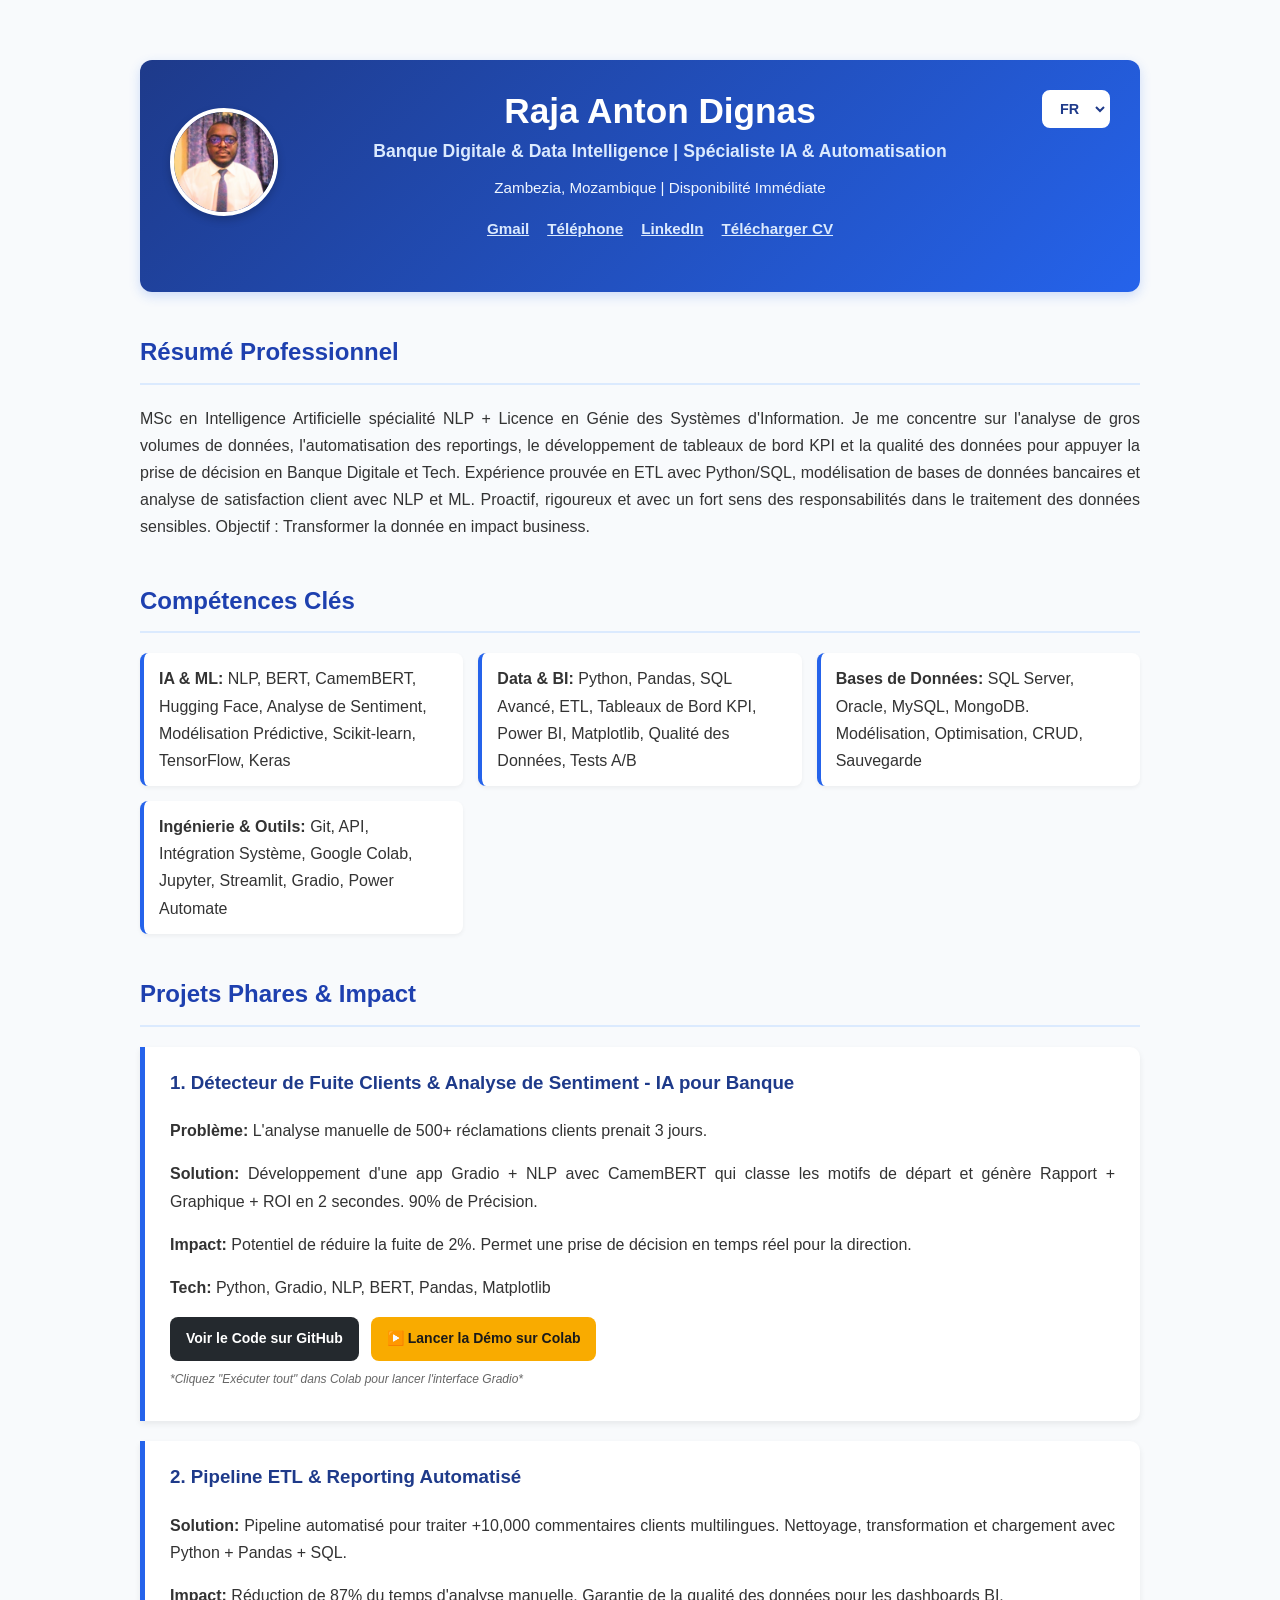
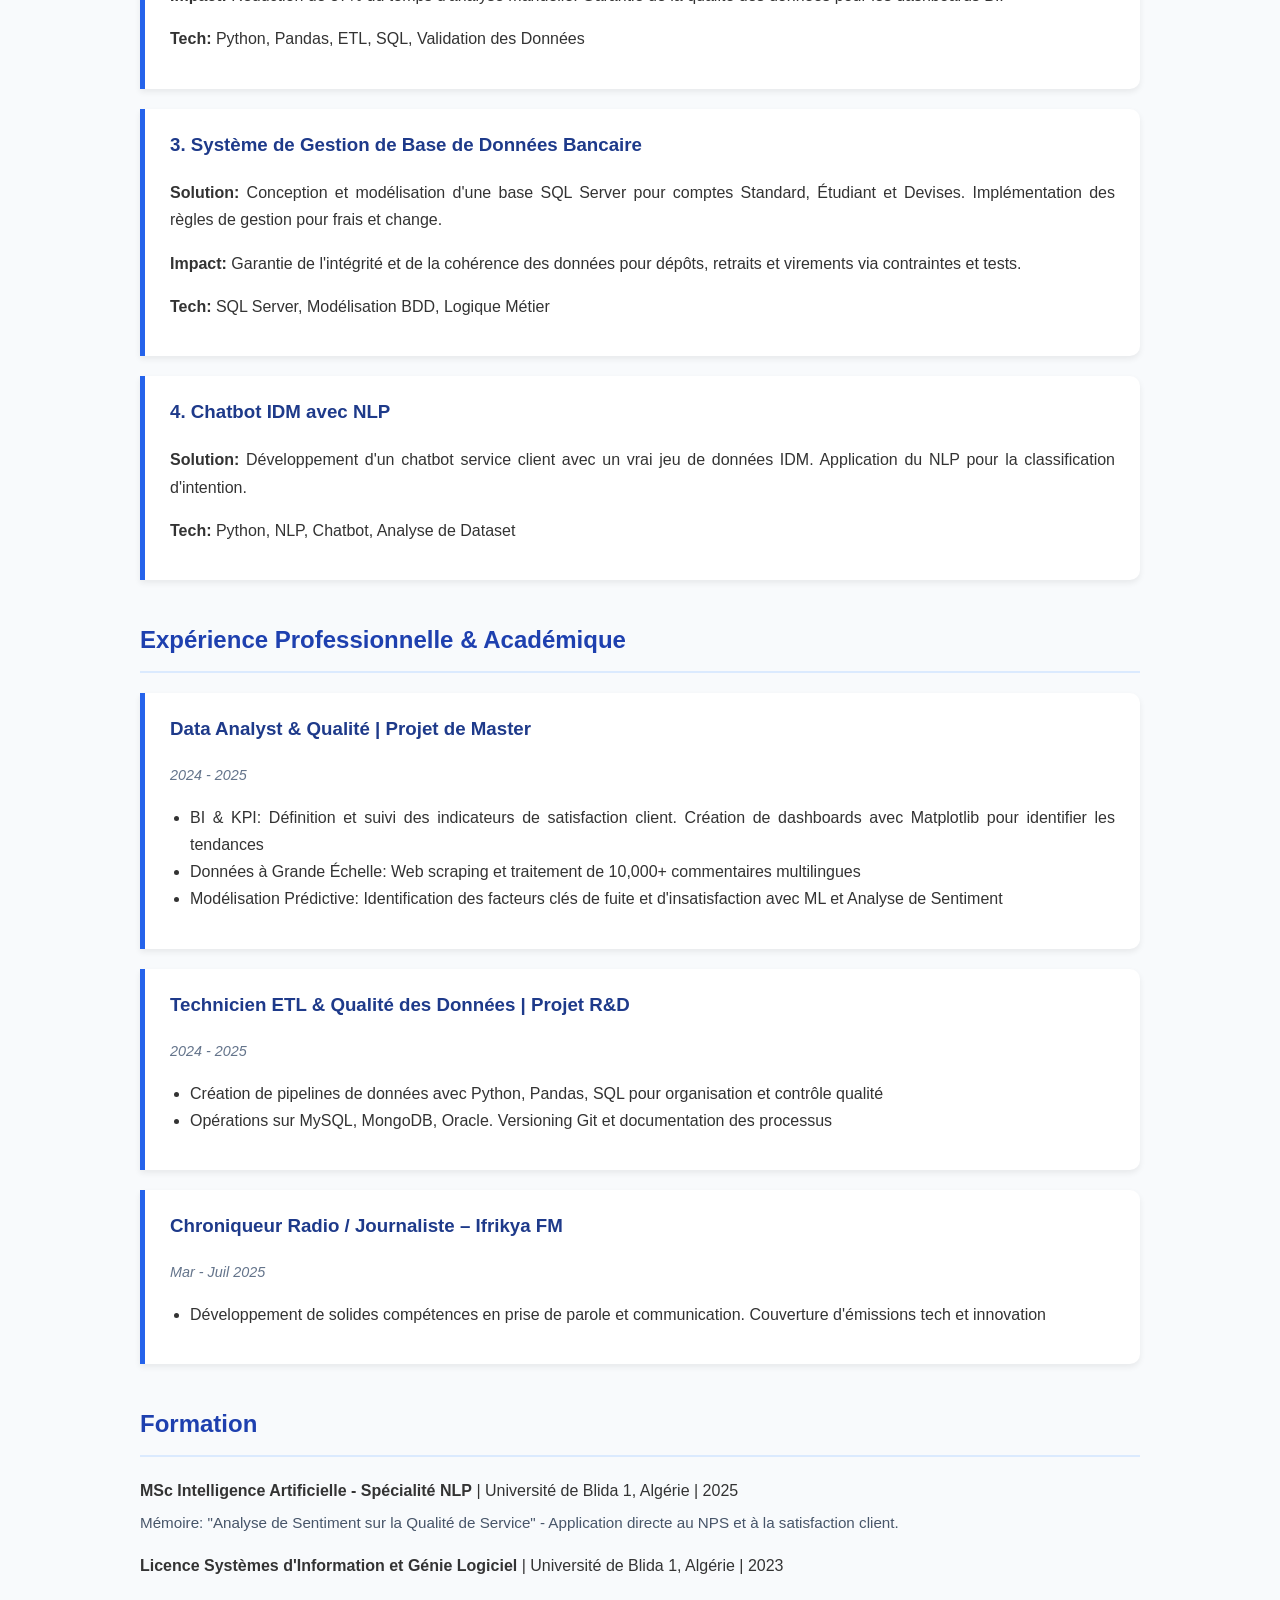
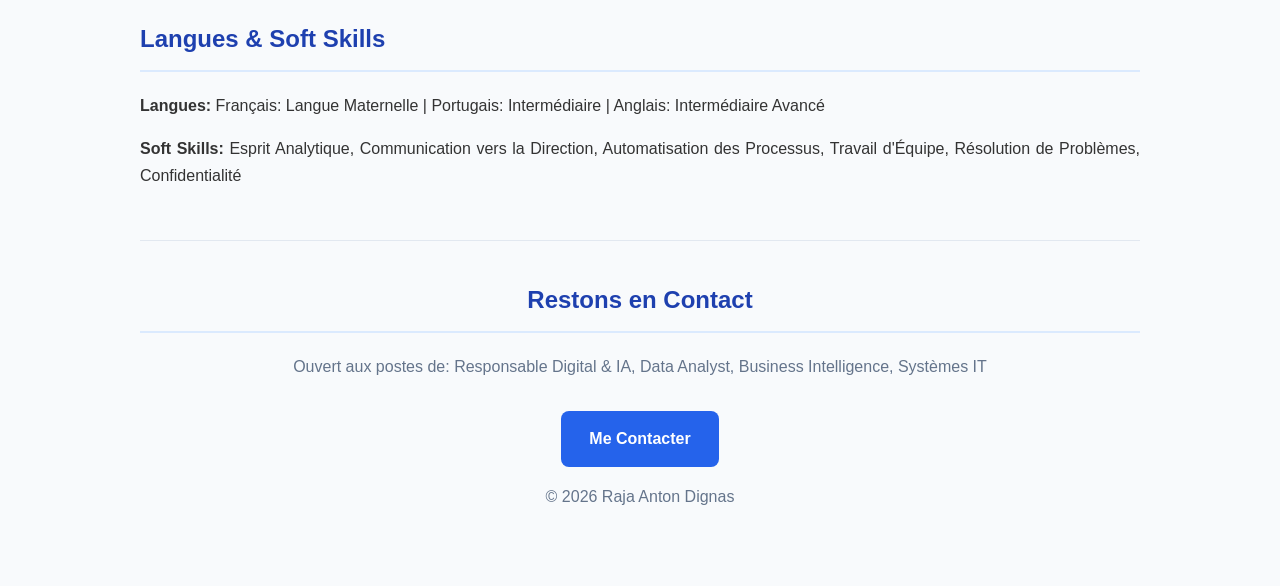
==== commit 5e9d8d67: "Update index_fr.html" ====
--- a/index_fr.html
+++ b/index_fr.html
@@ -5,6 +5,15 @@
   <meta name="viewport" content="width=device-width, initial-scale=1.0">
   <title>Raja Anton Dignas | Spécialiste Digital, Data & IA</title>
   <link rel="stylesheet" href="style.css">
+  <!-- Google tag (gtag.js) -->
+<script async src="https://www.googletagmanager.com/gtag/js?id=G-S1X7XJHLY7"></script>
+<script>
+  window.dataLayer = window.dataLayer || [];
+  function gtag(){dataLayer.push(arguments);}
+  gtag('js', new Date());
+
+  gtag('config', 'G-S1X7XJHLY7');
+</script>
 </head>
 <body>
   <header>
@@ -67,11 +76,11 @@
   <h3>1. Détecteur de Fuite Clients & Analyse de Sentiment - IA pour Banque</h3>
   <p><b>Problème:</b> L'analyse manuelle de 500+ réclamations clients prenait 3 jours.</p>
   <p><b>Solution:</b> Développement d'une app Gradio + NLP avec CamemBERT qui classe les motifs de départ et génère Rapport + Graphique + ROI en 2 secondes. 90% de Précision.</p>
-  <p><b>Impact:</b> Potentiel de réduire la fuite de 2% = +$50,000/mois. Permet une prise de décision en temps réel pour la direction.</p>
+  <p><b>Impact:</b> Potentiel de réduire la fuite de 2%. Permet une prise de décision en temps réel pour la direction.</p>
   <p><b>Tech:</b> Python, Gradio, NLP, BERT, Pandas, Matplotlib</p>
   
   <div class="project-buttons">
-    <a href="https://github.com/JeremieRaja/my_portefolio.github.io/blob/main/projects/churn-detector/churn_detector_abc.ipynb" target="_blank" class="btn-code">
+    <a href="https://github.com/JeremieRaja/my_portefolio.github.io/blob/main/projects/churn-detector/app.py" target="_blank" class="btn-code">
       Voir le Code sur GitHub
     </a>
     <a href="https://colab.research.google.com/github/JeremieRaja/my_portefolio.github.io/blob/main/projects/churn-detector/churn_detector_abc.ipynb" target="_blank" class="btn-demo">
@@ -150,5 +159,11 @@
     <a href="mailto:rajadignas@gmail.com" class="btn">Me Contacter</a>
     <p>© 2026 Raja Anton Dignas</p>
   </footer>
+  <script>
+window.chatbaseConfig = { language: 'fr' }
+</script>
+<script>
+(function(){if(!window.chatbase||window.chatbase("getState")!=="initialized"){window.chatbase=(...arguments)=>{if(!window.chatbase.q){window.chatbase.q=[]}window.chatbase.q.push(arguments)};window.chatbase=new Proxy(window.chatbase,{get(target,prop){if(prop==="q"){return target.q}return(...args)=>target(prop,...args)}})}const onLoad=function(){const script=document.createElement("script");script.src="https://www.chatbase.co/embed.min.js";script.id="YCt8oozWC76lnCBlqDg6C";script.domain="www.chatbase.co";document.body.appendChild(script)};if(document.readyState==="complete"){onLoad()}else{window.addEventListener("load",onLoad)}})();
+</script>
 </body>
-               </html>
+</html>
